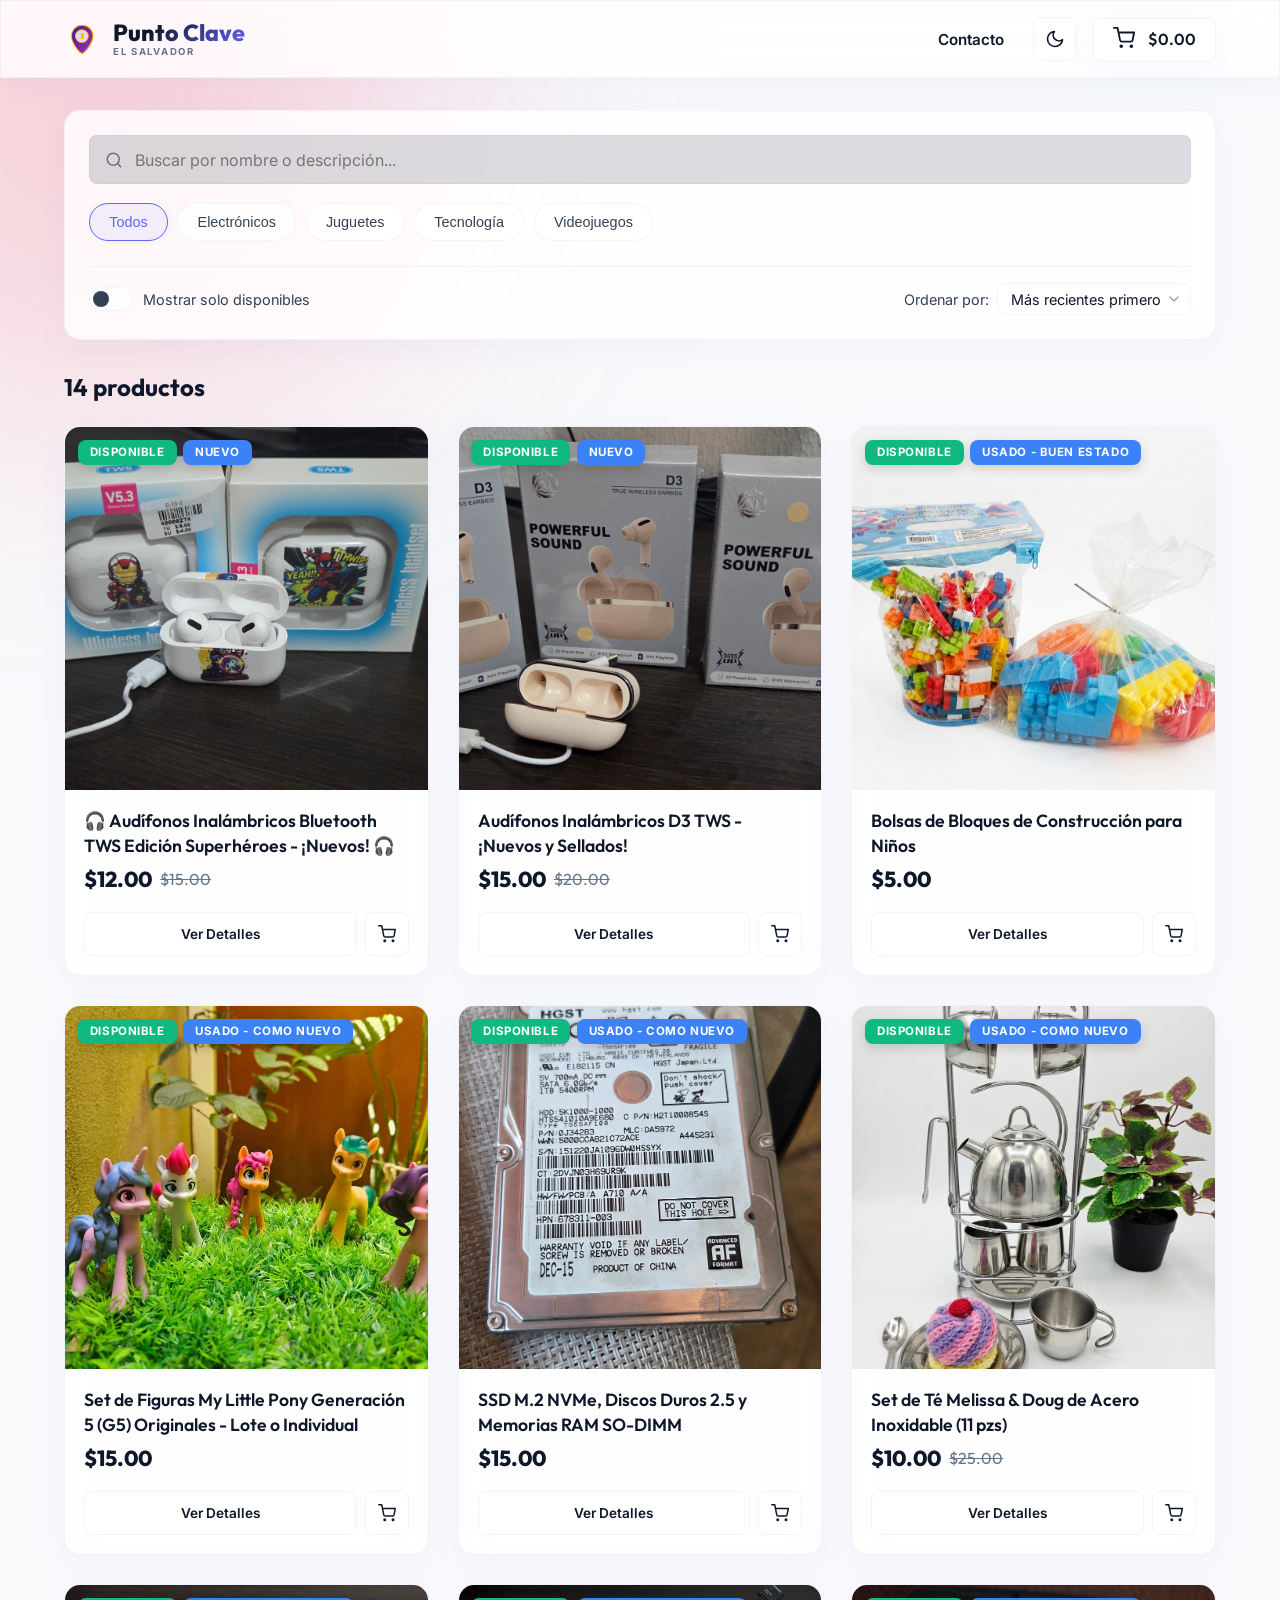
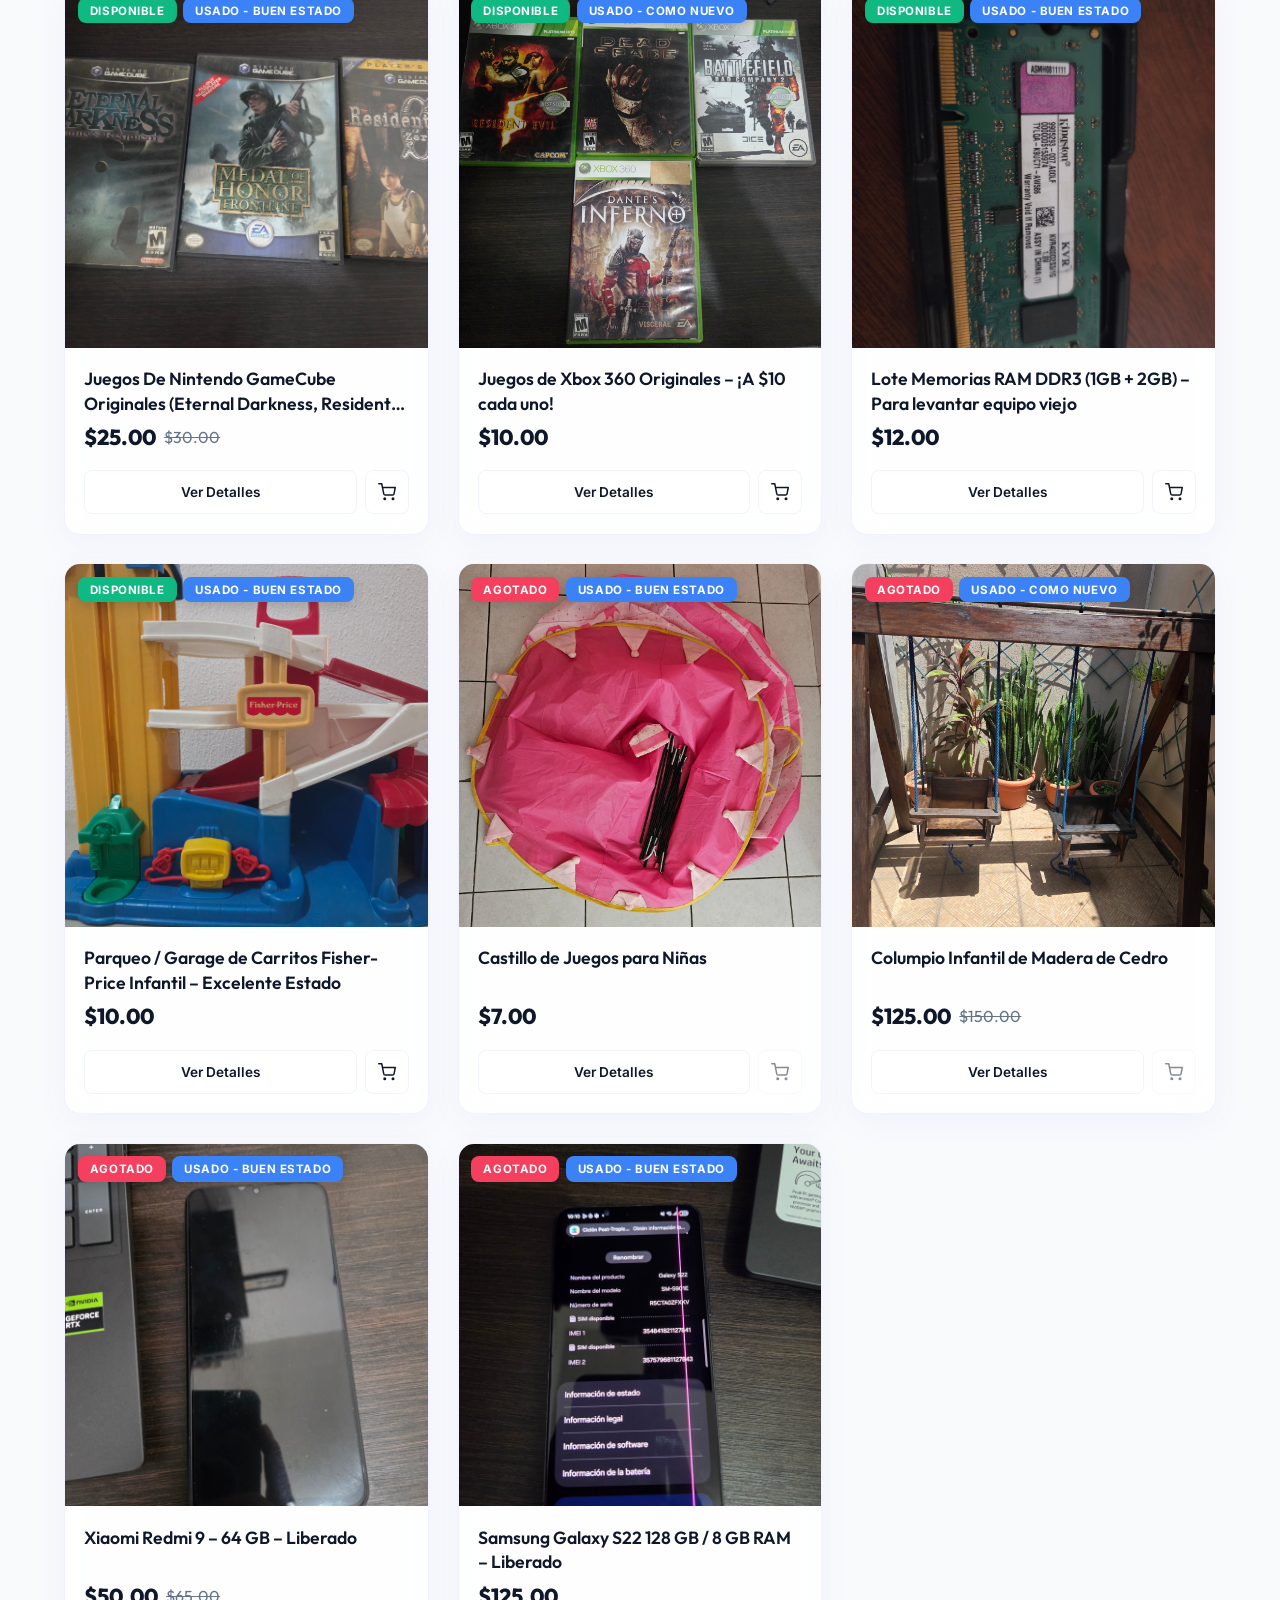
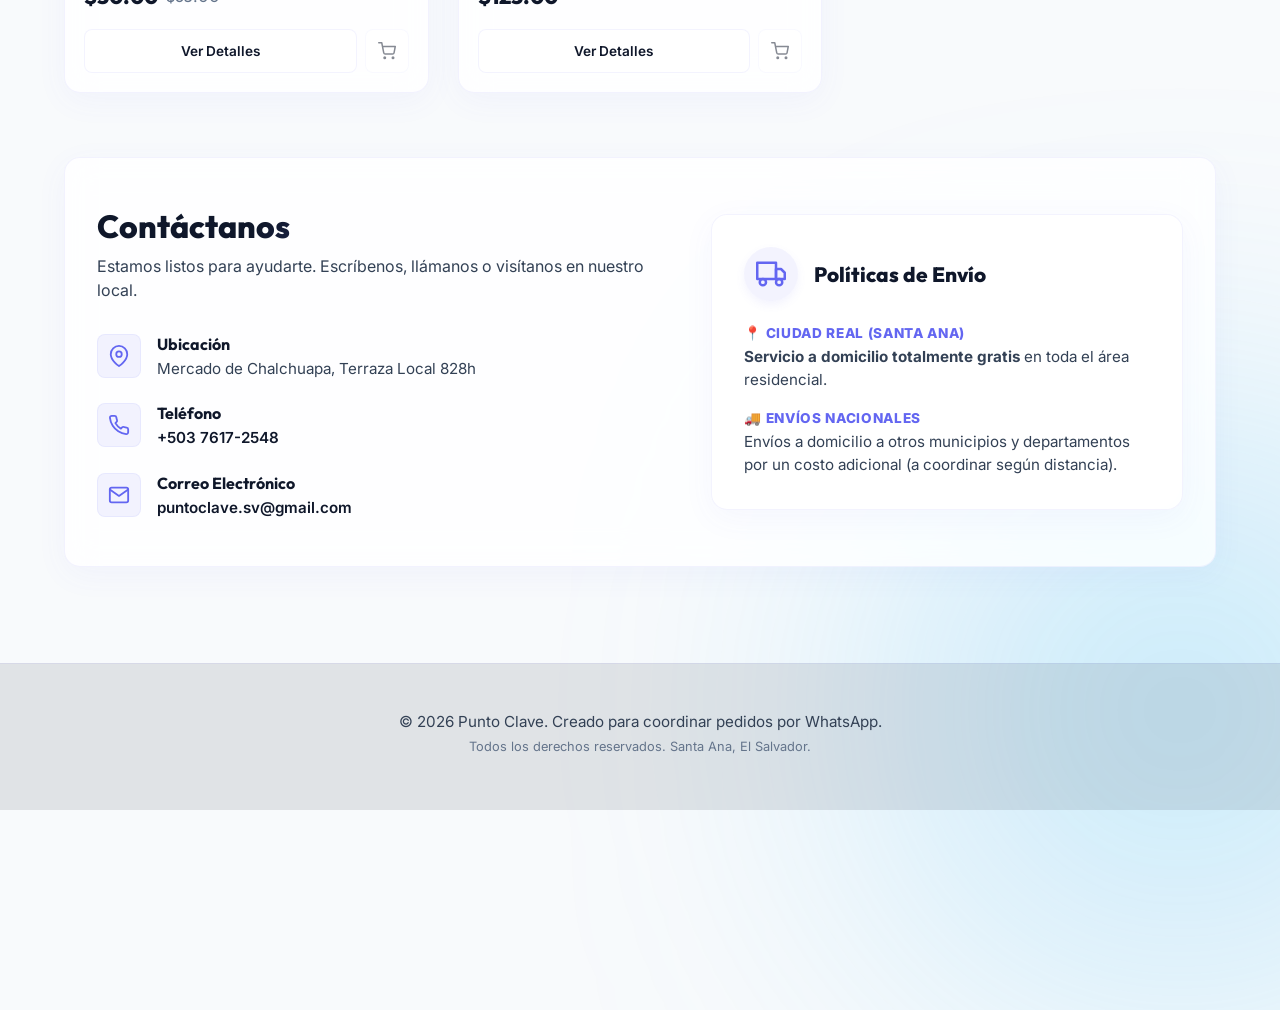
==== index.html @ 156b86ab "Actualizacion automatica del catalogo de la tienda" ====
<!DOCTYPE html>
<html lang="es">
<head>
    <meta charset="UTF-8">
    <meta name="viewport" content="width=device-width, initial-scale=1.0">
    <meta name="description" content="Catálogo online de productos en Punto Clave. Compra fácil y rápido coordinando directamente por WhatsApp.">
    
    <!-- Open Graph / Meta Tags para compartir en WhatsApp y Redes Sociales -->
    <meta property="og:type" content="website">
    <meta property="og:title" content="Punto Clave - Tienda Online">
    <meta property="og:description" content="Catálogo online de productos en Punto Clave. Compra fácil y rápido coordinando directamente por WhatsApp.">
    <!-- Nota: WhatsApp requiere ruta absoluta una vez en internet, ej. https://tuusuario.github.io/repo/tienda/thumbnail.png -->
    <meta property="og:image" content="thumbnail.png">
    
    <title>Punto Clave - Tienda Online</title>
    <!-- Google Fonts: Outfit & Inter -->
    <link rel="preconnect" href="https://fonts.googleapis.com">
    <link rel="preconnect" href="https://fonts.gstatic.com" crossorigin>
    <link href="https://fonts.googleapis.com/css2?family=Inter:wght@300;400;500;600;700&family=Outfit:wght@400;500;600;700;800&display=swap" rel="stylesheet">
    <!-- Estilos -->
    <link rel="stylesheet" href="style.css">
</head>
<body class="light-theme">
    <!-- Fondo decorativo con gradientes suaves de luz -->
    <div class="glow-bg glow-1"></div>
    <div class="glow-bg glow-2"></div>

    <!-- Encabezado / Barra de Navegación -->
    <header class="main-header glass-effect">
        <div class="header-container">
            <div class="logo-area">
                <svg class="store-logo" viewBox="0 0 100 100" width="36" height="36" fill="none" xmlns="http://www.w3.org/2000/svg">
                    <defs>
                        <linearGradient id="purple-logo-grad" x1="0%" y1="0%" x2="100%" y2="100%">
                            <stop offset="0%" stop-color="#4e1b80" />
                            <stop offset="50%" stop-color="#732599" />
                            <stop offset="100%" stop-color="#9535bf" />
                        </linearGradient>
                        <linearGradient id="gold-logo-grad" x1="0%" y1="0%" x2="100%" y2="0%">
                            <stop offset="0%" stop-color="#ffd54f" />
                            <stop offset="50%" stop-color="#ffb300" />
                            <stop offset="100%" stop-color="#ff8f00" />
                        </linearGradient>
                    </defs>
                    <path d="M50 90C43.5 90 20 61.5 20 42C20 25.4 33.4 12 50 12C66.6 12 80 25.4 80 42C80 61.5 56.5 90 50 90Z" fill="url(#purple-logo-grad)" stroke="url(#gold-logo-grad)" stroke-width="3" stroke-linejoin="round"/>
                    <circle cx="50" cy="42" r="18" fill="var(--glass-bg)" stroke="url(#gold-logo-grad)" stroke-width="2"/>
                    <path d="M41 30V56" stroke="url(#gold-logo-grad)" stroke-width="4" stroke-linecap="round"/>
                    <circle cx="50" cy="38" r="4.5" fill="url(#gold-logo-grad)" />
                    <polygon points="47.5 40 52.5 40 54.5 50 45.5 50" fill="url(#gold-logo-grad)" />
                </svg>
                <div class="logo-text">
                    <h1 id="store-title" class="store-name">Cargando...</h1>
                    <span class="store-subtitle">EL SALVADOR</span>
                </div>
            </div>
            
            <div class="header-actions">
                <!-- Enlace de Contacto -->
                <a href="#contacto" class="contact-header-link">Contacto</a>
                <!-- Selector de Tema -->
                <button id="theme-toggle" class="icon-btn" aria-label="Cambiar tema">
                    <svg class="sun-icon" viewBox="0 0 24 24" width="20" height="20" fill="none" stroke="currentColor" stroke-width="2" stroke-linecap="round" stroke-linejoin="round"><circle cx="12" cy="12" r="5"></circle><line x1="12" y1="1" x2="12" y3="3"></line><line x1="12" y1="21" x2="12" y2="23"></line><line x1="4.22" y1="4.22" x2="5.64" y2="5.64"></line><line x1="18.36" y1="18.36" x2="19.78" y2="19.78"></line><line x1="1" y1="12" x2="3" y2="12"></line><line x1="21" y1="12" x2="23" y2="12"></line><line x1="4.22" y1="19.78" x2="5.64" y2="18.36"></line><line x1="18.36" y1="5.64" x2="19.78" y2="4.22"></line></svg>
                    <svg class="moon-icon" viewBox="0 0 24 24" width="20" height="20" fill="none" stroke="currentColor" stroke-width="2" stroke-linecap="round" stroke-linejoin="round" style="display: none;"><path d="M21 12.79A9 9 0 1 1 11.21 3 7 7 0 0 0 21 12.79z"></path></svg>
                </button>
                
                <!-- Botón Carrito Flotante Cabecera -->
                <button id="cart-toggle" class="cart-btn glass-effect" aria-label="Ver carrito">
                    <div class="cart-icon-wrapper">
                        <svg viewBox="0 0 24 24" width="22" height="22" fill="none" stroke="currentColor" stroke-width="2" stroke-linecap="round" stroke-linejoin="round"><circle cx="9" cy="21" r="1"></circle><circle cx="20" cy="21" r="1"></circle><path d="M1 1h4l2.68 13.39a2 2 0 0 0 2 1.61h9.72a2 2 0 0 0 2-1.61L23 6H6"></path></svg>
                        <span id="cart-badge" class="cart-badge">0</span>
                    </div>
                    <span class="cart-total-header">$0.00</span>
                </button>
            </div>
        </div>
    </header>

    <!-- Contenido Principal -->
    <main class="main-content">
        <!-- Panel de Búsqueda y Filtros -->
        <section class="filter-section glass-effect" id="filters-container">
            <div class="search-box">
                <svg class="search-icon" viewBox="0 0 24 24" width="18" height="18" fill="none" stroke="currentColor" stroke-width="2" stroke-linecap="round" stroke-linejoin="round"><circle cx="11" cy="11" r="8"></circle><line x1="21" y1="21" x2="16.65" y2="16.65"></line></svg>
                <input type="text" id="search-input" placeholder="Buscar por nombre o descripción..." aria-label="Buscar productos">
                <button id="clear-search" class="clear-btn" style="display: none;" aria-label="Limpiar búsqueda">✕</button>
            </div>

            <!-- Categorías (Renderizado dinámico) -->
            <div class="categories-wrapper">
                <div class="categories-scroll" id="categories-container">
                    <!-- Se inyectarán dinámicamente aquí -->
                </div>
            </div>

            <!-- Filtros secundarios -->
            <div class="secondary-filters">
                <div class="checkbox-filter">
                    <label class="switch-container">
                        <input type="checkbox" id="stock-filter">
                        <span class="switch-slider"></span>
                    </label>
                    <span class="filter-label">Mostrar solo disponibles</span>
                </div>
                <div class="sort-filter">
                    <label for="sort-select">Ordenar por:</label>
                    <select id="sort-select" class="glass-select">
                        <option value="default">Más recientes primero</option>
                        <option value="price-asc">Menor precio primero</option>
                        <option value="price-desc">Mayor precio primero</option>
                        <option value="name-asc">Nombre A-Z</option>
                    </select>
                </div>
            </div>
        </section>

        <!-- Listado de Productos -->
        <section class="products-section">
            <div class="section-header">
                <h2 id="results-count" class="section-title">Todos los productos</h2>
            </div>
            
            <div id="products-grid" class="products-grid">
                <!-- Los productos se inyectarán aquí dinámicamente -->
                <div class="loading-state">
                    <div class="spinner"></div>
                    <p>Cargando productos...</p>
                </div>
            </div>
        </section>

        <!-- Sección de Contacto -->
        <section id="contacto" class="contact-section glass-effect">
            <div class="contact-grid">
                <!-- Columna de Información -->
                <div class="contact-info-col">
                    <h2 class="contact-title">Contáctanos</h2>
                    <p class="contact-subtitle">Estamos listos para ayudarte. Escríbenos, llámanos o visítanos en nuestro local.</p>
                    
                    <div class="contact-details">
                        <!-- Ubicación -->
                        <div class="contact-item">
                            <div class="contact-item-icon">
                                <svg viewBox="0 0 24 24" width="22" height="22" fill="none" stroke="currentColor" stroke-width="2" stroke-linecap="round" stroke-linejoin="round"><path d="M21 10c0 7-9 13-9 13s-9-6-9-13a9 9 0 0 1 18 0z"></path><circle cx="12" cy="10" r="3"></circle></svg>
                            </div>
                            <div class="contact-item-text">
                                <h4>Ubicación</h4>
                                <p>Mercado de Chalchuapa, Terraza Local 828h</p>
                            </div>
                        </div>

                        <!-- Teléfono -->
                        <div class="contact-item">
                            <div class="contact-item-icon">
                                <svg viewBox="0 0 24 24" width="22" height="22" fill="none" stroke="currentColor" stroke-width="2" stroke-linecap="round" stroke-linejoin="round"><path d="M22 16.92v3a2 2 0 0 1-2.18 2 19.79 19.79 0 0 1-8.63-3.07 19.5 19.5 0 0 1-6-6 19.79 19.79 0 0 1-3.07-8.67A2 2 0 0 1 4.11 2h3a2 2 0 0 1 2 1.72 12.84 12.84 0 0 0 .7 2.81 2 2 0 0 1-.45 2.11L8.09 9.91a16 16 0 0 0 6 6l1.27-1.27a2 2 0 0 1 2.11-.45 12.84 12.84 0 0 0 2.81.7A2 2 0 0 1 22 16.92z"></path></svg>
                            </div>
                            <div class="contact-item-text">
                                <h4>Teléfono</h4>
                                <p><a href="tel:+50376172548" class="contact-link">+503 7617-2548</a></p>
                            </div>
                        </div>

                        <!-- Correo Electrónico -->
                        <div class="contact-item">
                            <div class="contact-item-icon">
                                <svg viewBox="0 0 24 24" width="22" height="22" fill="none" stroke="currentColor" stroke-width="2" stroke-linecap="round" stroke-linejoin="round"><path d="M4 4h16c1.1 0 2 .9 2 2v12c0 1.1-.9 2-2 2H4c-1.1 0-2-.9-2-2V6c0-1.1.9-2 2-2z"></path><polyline points="22,6 12,13 2,6"></polyline></svg>
                            </div>
                            <div class="contact-item-text">
                                <h4>Correo Electrónico</h4>
                                <p><a href="mailto:puntoclave.sv@gmail.com" class="contact-link">puntoclave.sv@gmail.com</a></p>
                            </div>
                        </div>
                    </div>
                </div>

                <!-- Columna de Envíos -->
                <div class="contact-shipping-col">
                    <div class="shipping-card glass-effect">
                        <div class="shipping-header">
                            <div class="shipping-icon-bg">
                                <svg viewBox="0 0 24 24" width="30" height="30" fill="none" stroke="currentColor" stroke-width="2" stroke-linecap="round" stroke-linejoin="round"><rect x="1" y="3" width="15" height="13"></rect><polygon points="16 8 20 8 23 11 23 16 16 16 16 8"></polygon><circle cx="5.5" cy="18.5" r="2.5"></circle><circle cx="18.5" cy="18.5" r="2.5"></circle></svg>
                            </div>
                            <h3 class="shipping-title">Políticas de Envío</h3>
                        </div>
                        <ul class="shipping-list">
                            <li>
                                <span class="shipping-highlight">📍 Ciudad Real (Santa Ana)</span>
                                <p><strong>Servicio a domicilio totalmente gratis</strong> en toda el área residencial.</p>
                            </li>
                            <li>
                                <span class="shipping-highlight">🚚 Envíos Nacionales</span>
                                <p>Envíos a domicilio a otros municipios y departamentos por un costo adicional (a coordinar según distancia).</p>
                            </li>
                        </ul>
                    </div>
                </div>
            </div>
        </section>
    </main>

    <!-- Modal de Detalle de Producto -->
    <div id="product-modal" class="modal-overlay" aria-hidden="true" style="display: none;">
        <div class="modal-container glass-effect">
            <button id="modal-close" class="modal-close-btn" aria-label="Cerrar modal">✕</button>
            
            <div class="modal-content">
                <!-- Columna de Imágenes -->
                <div class="modal-gallery">
                    <div class="slider-wrapper">
                        <div id="modal-slider" class="image-slider">
                            <!-- Imágenes cargadas dinámicamente -->
                        </div>
                        <button id="prev-img" class="slider-btn prev" aria-label="Imagen anterior">&#10094;</button>
                        <button id="next-img" class="slider-btn next" aria-label="Siguiente imagen">&#10095;</button>
                    </div>
                    <!-- Puntos del slider -->
                    <div id="slider-dots" class="slider-dots"></div>
                </div>

                <!-- Columna de Detalles -->
                <div class="modal-info">
                    <div class="tags-row">
                        <span id="modal-category" class="badge badge-category">Categoría</span>
                        <span id="modal-condition" class="badge badge-condition">Condición</span>
                        <span id="modal-availability" class="badge">Estado</span>
                    </div>

                    <h2 id="modal-title" class="product-modal-title">Título del Producto</h2>
                    
                    <div class="price-row">
                        <span id="modal-price" class="product-modal-price">$0.00</span>
                        <span id="modal-original-price" class="product-modal-original-price">$0.00</span>
                    </div>

                    <div class="description-container">
                        <h3>Descripción</h3>
                        <p id="modal-description" class="product-modal-description">Cargando...</p>
                    </div>

                    <div class="modal-actions">
                        <button id="modal-add-to-cart" class="btn btn-primary btn-grow">
                            <svg viewBox="0 0 24 24" width="20" height="20" fill="none" stroke="currentColor" stroke-width="2" stroke-linecap="round" stroke-linejoin="round"><circle cx="9" cy="21" r="1"></circle><circle cx="20" cy="21" r="1"></circle><path d="M1 1h4l2.68 13.39a2 2 0 0 0 2 1.61h9.72a2 2 0 0 0 2-1.61L23 6H6"></path></svg>
                            <span>Añadir al carrito</span>
                        </button>
                        <button id="modal-whatsapp-direct" class="btn btn-whatsapp">
                            <svg viewBox="0 0 24 24" width="20" height="20" fill="currentColor"><path d="M.057 24l1.687-6.163c-1.041-1.804-1.588-3.849-1.587-5.946C.06 5.348 5.397.01 12.008.01c3.202.001 6.212 1.246 8.477 3.514 2.266 2.268 3.507 5.28 3.505 8.484-.004 6.657-5.34 11.997-11.953 11.997-2.005-.001-3.973-.502-5.717-1.458L0 24zm6.59-4.846c1.6.95 3.188 1.449 4.825 1.451 5.436 0 9.86-4.42 9.864-9.852.002-2.631-1.019-5.105-2.876-6.964C16.583 1.93 14.113.91 11.487.91c-5.442 0-9.866 4.418-9.87 9.852 0 1.714.455 3.39 1.317 4.877L1.93 21.085l5.854-1.53c-.56-.322-1.123-.646-1.137-.661zm13.155-8.232c-.302-.151-1.791-.884-2.067-.984-.277-.101-.478-.151-.68.151-.202.302-.782.984-.959 1.185-.176.202-.352.226-.654.076-.301-.15-1.272-.469-2.423-1.496-.895-.798-1.5-1.783-1.676-2.084-.176-.302-.019-.465.132-.614.135-.134.302-.352.453-.528.151-.176.202-.302.302-.503.101-.202.05-.377-.025-.528-.076-.151-.68-1.637-.932-2.24-.247-.591-.497-.512-.68-.521-.176-.008-.377-.01-.578-.01-.201 0-.528.075-.804.377-.277.302-1.057 1.03-1.057 2.512 0 1.482 1.081 2.915 1.231 3.117.151.202 2.129 3.251 5.158 4.561.72.312 1.282.499 1.72.639.723.23 1.381.197 1.901.12.579-.086 1.791-.733 2.042-1.442.252-.709.252-1.316.176-1.442-.075-.127-.276-.201-.578-.352z"/></svg>
                            <span>Preguntar</span>
                        </button>
                    </div>
                </div>
            </div>
        </div>
    </div>

    <!-- Cajón lateral del Carrito (Drawer) -->
    <div id="cart-drawer" class="cart-drawer-overlay" style="display: none;">
        <div class="cart-drawer glass-effect">
            <div class="cart-drawer-header">
                <h3>Tu Pedido</h3>
                <button id="cart-close" class="close-drawer-btn" aria-label="Cerrar carrito">✕</button>
            </div>

            <!-- Listado de items en el carrito -->
            <div id="cart-items" class="cart-drawer-items">
                <!-- Se inyectarán dinámicamente -->
                <div class="empty-cart-state">
                    <svg viewBox="0 0 24 24" width="48" height="48" fill="none" stroke="currentColor" stroke-width="1.5" stroke-linecap="round" stroke-linejoin="round"><circle cx="9" cy="21" r="1"></circle><circle cx="20" cy="21" r="1"></circle><path d="M1 1h4l2.68 13.39a2 2 0 0 0 2 1.61h9.72a2 2 0 0 0 2-1.61L23 6H6"></path></svg>
                    <p>Tu carrito está vacío</p>
                    <button id="start-shopping" class="btn btn-secondary btn-sm">Explorar catálogo</button>
                </div>
            </div>

            <!-- Resumen y Checkout -->
            <div class="cart-drawer-footer">
                <div class="cart-summary-row">
                    <span>Subtotal:</span>
                    <span id="cart-subtotal">$0.00</span>
                </div>
                <div class="cart-summary-row total">
                    <span>Total del Pedido:</span>
                    <span id="cart-total-footer">$0.00</span>
                </div>
                <p class="whatsapp-note">✓ Al enviar el pedido se abrirá WhatsApp con el listado detallado para que coordines el pago y la entrega.</p>
                <button id="cart-checkout" class="btn btn-whatsapp btn-full btn-grow">
                    <svg viewBox="0 0 24 24" width="20" height="20" fill="currentColor"><path d="M.057 24l1.687-6.163c-1.041-1.804-1.588-3.849-1.587-5.946C.06 5.348 5.397.01 12.008.01c3.202.001 6.212 1.246 8.477 3.514 2.266 2.268 3.507 5.28 3.505 8.484-.004 6.657-5.34 11.997-11.953 11.997-2.005-.001-3.973-.502-5.717-1.458L0 24zm6.59-4.846c1.6.95 3.188 1.449 4.825 1.451 5.436 0 9.86-4.42 9.864-9.852.002-2.631-1.019-5.105-2.876-6.964C16.583 1.93 14.113.91 11.487.91c-5.442 0-9.866 4.418-9.87 9.852 0 1.714.455 3.39 1.317 4.877L1.93 21.085l5.854-1.53c-.56-.322-1.123-.646-1.137-.661zm13.155-8.232c-.302-.151-1.791-.884-2.067-.984-.277-.101-.478-.151-.68.151-.202.302-.782.984-.959 1.185-.176.202-.352.226-.654.076-.301-.15-1.272-.469-2.423-1.496-.895-.798-1.5-1.783-1.676-2.084-.176-.302-.019-.465.132-.614.135-.134.302-.352.453-.528.151-.176.202-.302.302-.503.101-.202.05-.377-.025-.528-.076-.151-.68-1.637-.932-2.24-.247-.591-.497-.512-.68-.521-.176-.008-.377-.01-.578-.01-.201 0-.528.075-.804.377-.277.302-1.057 1.03-1.057 2.512 0 1.482 1.081 2.915 1.231 3.117.151.202 2.129 3.251 5.158 4.561.72.312 1.282.499 1.72.639.723.23 1.381.197 1.901.12.579-.086 1.791-.733 2.042-1.442.252-.709.252-1.316.176-1.442-.075-.127-.276-.201-.578-.352z"/></svg>
                    <span>Enviar Pedido a WhatsApp</span>
                </button>
            </div>
        </div>
    </div>

    <!-- Notificación Toast flotante -->
    <div id="toast" class="toast-notification" style="display: none;">
        <span id="toast-message">Producto añadido al carrito</span>
    </div>

    <!-- Footer -->
    <footer class="main-footer">
        <p>&copy; <span id="footer-year"></span> <span id="footer-store-name">Punto Clave</span>. Creado para coordinar pedidos por WhatsApp.</p>
        <p class="footer-meta">Todos los derechos reservados. Santa Ana, El Salvador.</p>
    </footer>

    <!-- Cargar base de datos e interactividad -->
    <script src="products.js"></script>
    <script src="app.js"></script>
</body>
</html>
---- style.css ----
/* --- SISTEMA DE DISEÑO & VARIABLES --- */
:root {
    /* Transiciones */
    --transition-smooth: all 0.3s cubic-bezier(0.4, 0, 0.2, 1);
    --transition-bounce: all 0.5s cubic-bezier(0.175, 0.885, 0.32, 1.275);
    
    /* Radios */
    --radius-sm: 8px;
    --radius-md: 16px;
    --radius-lg: 24px;
    --radius-full: 9999px;
}

/* Modo Oscuro (Predeterminado) */
.dark-theme {
    --bg-primary: #0f172a;
    --bg-secondary: #1e293b;
    --glass-bg: rgba(30, 41, 59, 0.6);
    --glass-border: rgba(255, 255, 255, 0.08);
    --glass-highlight: rgba(255, 255, 255, 0.03);
    
    --text-primary: #f8fafc;
    --text-secondary: #94a3b8;
    --text-muted: #64748b;
    
    --accent: #10b981; /* Esmeralda para WhatsApp */
    --accent-hover: #059669;
    --accent-glow: rgba(16, 185, 129, 0.3);
    --accent-light: rgba(16, 185, 129, 0.15);
    
    --danger: #ef4444; /* Rojo para Agotado */
    --danger-light: rgba(239, 68, 68, 0.15);
    
    --info: #0ea5e9; /* Azul para condiciones de producto */
    --info-light: rgba(14, 165, 233, 0.15);
    
    --card-shadow: rgba(0, 0, 0, 0.3);
    --glow-color-1: rgba(16, 185, 129, 0.12);
    --glow-color-2: rgba(59, 130, 246, 0.12);
    
    --input-focus: rgba(16, 185, 129, 0.3);
}

/* Modo Claro (Muy alegre, cálido y premium) */
.light-theme {
    --bg-primary: #f8fafc;
    --bg-secondary: #ffffff;
    --glass-bg: rgba(255, 255, 255, 0.82);
    --glass-border: rgba(99, 102, 241, 0.08);
    --glass-highlight: rgba(255, 255, 255, 0.95);
    
    --text-primary: #0f172a;
    --text-secondary: #334155;
    --text-muted: #64748b;
    
    --accent: #6366f1; /* Indigo alegre */
    --accent-hover: #4f46e5;
    --accent-glow: rgba(99, 102, 241, 0.2);
    --accent-light: rgba(99, 102, 241, 0.08);
    
    --danger: #f43f5e; /* Rosa coral cálido */
    --danger-light: rgba(244, 63, 94, 0.12);
    
    --info: #0ea5e9; /* Celeste cielo */
    --info-light: rgba(14, 165, 233, 0.12);
    
    --card-shadow: rgba(99, 102, 241, 0.05);
    --glow-color-1: rgba(244, 63, 94, 0.25);  /* Coral cálido */
    --glow-color-2: rgba(56, 189, 248, 0.25); /* Celeste cielo */
    
    --input-focus: rgba(99, 102, 241, 0.25);
}

/* --- ESTILOS GENERALES Y LAYOUT --- */
* {
    margin: 0;
    padding: 0;
    box-sizing: border-box;
}

body {
    font-family: 'Inter', sans-serif;
    background-color: var(--bg-primary);
    color: var(--text-primary);
    min-height: 100vh;
    display: flex;
    flex-direction: column;
    overflow-x: hidden;
    transition: background-color 0.4s ease, color 0.4s ease;
    position: relative;
}

h1, h2, h3, h4, .store-badge {
    font-family: 'Outfit', sans-serif;
    font-weight: 700;
}

/* Fondo dinámico con orbes brillantes */
.glow-bg {
    position: absolute;
    width: 600px;
    height: 600px;
    border-radius: 50%;
    filter: blur(140px);
    z-index: -1;
    pointer-events: none;
    transition: var(--transition-smooth);
}

.glow-1 {
    background: var(--glow-color-1);
    top: -200px;
    left: -200px;
}

.glow-2 {
    background: var(--glow-color-2);
    bottom: -200px;
    right: -200px;
}

/* Efecto Vidrio Esmerilado (Glassmorphism) */
.glass-effect {
    background: var(--glass-bg);
    backdrop-filter: blur(16px) saturate(180%);
    -webkit-backdrop-filter: blur(16px) saturate(180%);
    border: 1px solid var(--glass-border);
    box-shadow: 0 8px 32px 0 var(--card-shadow);
}

/* --- HEADER --- */
.main-header {
    position: sticky;
    top: 0;
    z-index: 100;
    width: 100%;
    backdrop-filter: blur(20px) saturate(180%);
    -webkit-backdrop-filter: blur(20px) saturate(180%);
    border-bottom: 1px solid var(--glass-border);
}

.header-container {
    max-width: 1200px;
    margin: 0 auto;
    padding: 1rem 1.5rem;
    display: flex;
    justify-content: space-between;
    align-items: center;
}

.logo-area {
    display: flex;
    align-items: center;
    gap: 0.8rem;
}

.store-logo {
    flex-shrink: 0;
    transition: var(--transition-bounce);
}

.logo-area:hover .store-logo {
    transform: rotate(-10deg) scale(1.15);
}

.logo-text {
    display: flex;
    flex-direction: column;
    align-items: flex-start;
    line-height: 1.1;
}

.store-name {
    font-size: 1.45rem;
    font-weight: 800;
    background: linear-gradient(135deg, var(--text-primary) 30%, var(--accent) 100%);
    -webkit-background-clip: text;
    -webkit-text-fill-color: transparent;
    margin: 0;
}

.store-subtitle {
    font-size: 0.6rem;
    font-weight: 700;
    letter-spacing: 0.18em;
    color: var(--text-muted);
    text-transform: uppercase;
    margin-top: 0.1rem;
}

.header-actions {
    display: flex;
    align-items: center;
    gap: 1rem;
}

/* --- BOTONES --- */
.icon-btn {
    background: var(--glass-bg);
    border: 1px solid var(--glass-border);
    color: var(--text-primary);
    width: 44px;
    height: 44px;
    border-radius: var(--radius-sm);
    display: flex;
    align-items: center;
    justify-content: center;
    cursor: pointer;
    transition: var(--transition-bounce);
}

.icon-btn:hover {
    transform: scale(1.08);
    background: var(--glass-highlight);
    border-color: var(--text-secondary);
}

.cart-btn {
    border: 1px solid var(--glass-border);
    color: var(--text-primary);
    padding: 0.5rem 1.2rem;
    border-radius: var(--radius-sm);
    display: flex;
    align-items: center;
    gap: 0.8rem;
    cursor: pointer;
    font-weight: 600;
    transition: var(--transition-bounce);
}

.cart-btn:hover {
    transform: scale(1.03);
    border-color: var(--accent);
    box-shadow: 0 0 15px var(--accent-glow);
}

.cart-icon-wrapper {
    position: relative;
}

.cart-badge {
    position: absolute;
    top: -8px;
    right: -10px;
    background-color: var(--accent);
    color: white;
    font-size: 0.7rem;
    font-weight: 700;
    min-width: 18px;
    height: 18px;
    border-radius: var(--radius-full);
    display: flex;
    align-items: center;
    justify-content: center;
    padding: 0 4px;
    border: 2px solid var(--bg-primary);
}

.cart-total-header {
    font-family: 'Outfit', sans-serif;
    font-size: 1rem;
}

.btn {
    display: inline-flex;
    align-items: center;
    justify-content: center;
    gap: 0.5rem;
    padding: 0.75rem 1.5rem;
    font-family: 'Inter', sans-serif;
    font-weight: 600;
    font-size: 0.95rem;
    border-radius: var(--radius-sm);
    border: none;
    cursor: pointer;
    transition: var(--transition-bounce);
    width: auto;
}

.btn-sm {
    padding: 0.5rem 1rem;
    font-size: 0.85rem;
}

.btn-full {
    width: 100%;
}

.btn-grow:hover {
    transform: translateY(-2px);
}

.btn-grow:active {
    transform: translateY(0);
}

.btn-primary {
    background-color: var(--text-primary);
    color: var(--bg-primary);
}

.btn-primary:hover {
    background-color: var(--text-secondary);
    box-shadow: 0 4px 15px var(--card-shadow);
}

.btn-secondary {
    background-color: var(--glass-bg);
    border: 1px solid var(--glass-border);
    color: var(--text-primary);
}

.btn-secondary:hover {
    background-color: var(--glass-highlight);
    border-color: var(--text-secondary);
}

.btn-whatsapp {
    background-color: #10b981;
    color: #ffffff;
    box-shadow: 0 4px 12px rgba(16, 185, 129, 0.22);
}

.btn-whatsapp:hover {
    background-color: #059669;
    box-shadow: 0 6px 20px rgba(16, 185, 129, 0.35);
}

/* --- SECCIÓN DE FILTROS --- */
.main-content {
    max-width: 1200px;
    margin: 0 auto;
    padding: 2rem 1.5rem;
    flex-grow: 1;
    width: 100%;
}

.filter-section {
    padding: 1.5rem;
    border-radius: var(--radius-md);
    margin-bottom: 2rem;
    display: flex;
    flex-direction: column;
    gap: 1.2rem;
}

/* Buscador */
.search-box {
    position: relative;
    width: 100%;
    display: flex;
    align-items: center;
}

.search-icon {
    position: absolute;
    left: 1rem;
    color: var(--text-muted);
    pointer-events: none;
}

.search-box input {
    width: 100%;
    padding: 0.85rem 1rem 0.85rem 2.8rem;
    background-color: rgba(15, 23, 42, 0.15);
    border: 1px solid var(--glass-border);
    border-radius: var(--radius-sm);
    color: var(--text-primary);
    font-size: 1rem;
    font-family: inherit;
    transition: var(--transition-smooth);
}

.dark-theme .search-box input {
    background-color: rgba(0, 0, 0, 0.2);
}

.search-box input:focus {
    outline: none;
    border-color: var(--accent);
    box-shadow: 0 0 0 3px var(--input-focus);
}

.clear-btn {
    position: absolute;
    right: 1rem;
    background: none;
    border: none;
    color: var(--text-secondary);
    font-size: 1.1rem;
    cursor: pointer;
    padding: 0.2rem;
}

/* Categorías */
.categories-wrapper {
    width: 100%;
    overflow: hidden;
    position: relative;
}

.categories-scroll {
    display: flex;
    gap: 0.6rem;
    overflow-x: auto;
    padding-bottom: 0.4rem;
    scrollbar-width: none; /* Firefox */
}

.categories-scroll::-webkit-scrollbar {
    display: none; /* Chrome/Safari */
}

.category-tab {
    background-color: var(--glass-bg);
    border: 1px solid var(--glass-border);
    color: var(--text-secondary);
    padding: 0.6rem 1.2rem;
    border-radius: var(--radius-full);
    font-size: 0.9rem;
    font-weight: 500;
    cursor: pointer;
    white-space: nowrap;
    transition: var(--transition-smooth);
}

.category-tab:hover {
    color: var(--text-primary);
    border-color: var(--text-secondary);
}

.category-tab.active {
    background-color: var(--accent-light);
    color: var(--accent);
    border-color: var(--accent);
    box-shadow: 0 0 10px rgba(16, 185, 129, 0.1);
}

/* Filtros secundarios */
.secondary-filters {
    display: flex;
    flex-wrap: wrap;
    justify-content: space-between;
    align-items: center;
    gap: 1rem;
    border-top: 1px solid var(--glass-border);
    padding-top: 1rem;
}

.checkbox-filter {
    display: flex;
    align-items: center;
    gap: 0.6rem;
}

.filter-label {
    font-size: 0.9rem;
    color: var(--text-secondary);
    cursor: pointer;
}

/* Switch Toggle */
.switch-container {
    position: relative;
    display: inline-block;
    width: 44px;
    height: 24px;
}

.switch-container input {
    opacity: 0;
    width: 0;
    height: 0;
}

.switch-slider {
    position: absolute;
    cursor: pointer;
    top: 0;
    left: 0;
    right: 0;
    bottom: 0;
    background-color: var(--glass-bg);
    border: 1px solid var(--glass-border);
    transition: .3s;
    border-radius: 34px;
}

.switch-slider:before {
    position: absolute;
    content: "";
    height: 16px;
    width: 16px;
    left: 3px;
    bottom: 3px;
    background-color: var(--text-secondary);
    transition: .3s;
    border-radius: 50%;
}

.switch-container input:checked + .switch-slider {
    background-color: var(--accent-light);
    border-color: var(--accent);
}

.switch-container input:checked + .switch-slider:before {
    transform: translateX(20px);
    background-color: var(--accent);
}

/* Ordenamiento */
.sort-filter {
    display: flex;
    align-items: center;
    gap: 0.5rem;
    font-size: 0.9rem;
    color: var(--text-secondary);
}

.glass-select {
    background: var(--glass-bg);
    border: 1px solid var(--glass-border);
    color: var(--text-primary);
    padding: 0.4rem 1.8rem 0.4rem 0.8rem;
    border-radius: var(--radius-sm);
    font-family: inherit;
    font-size: 0.9rem;
    cursor: pointer;
    outline: none;
    -webkit-appearance: none;
    -moz-appearance: none;
    appearance: none;
    background-image: url("data:image/svg+xml;utf8,<svg fill='none' stroke='%2394a3b8' stroke-width='2' stroke-linecap='round' stroke-linejoin='round' viewBox='0 0 24 24' width='16' height='16' xmlns='http://www.w3.org/2000/svg'><polyline points='6 9 12 15 18 9'></polyline></svg>");
    background-repeat: no-repeat;
    background-position: right 8px center;
    transition: var(--transition-smooth);
}

.glass-select:focus {
    border-color: var(--accent);
}

/* --- CUADRÍCULA DE PRODUCTOS --- */
.section-header {
    margin-bottom: 1.5rem;
}

.section-title {
    font-size: 1.5rem;
    font-weight: 700;
    color: var(--text-primary);
}

.products-grid {
    display: grid;
    grid-template-columns: repeat(auto-fill, minmax(280px, 1fr));
    gap: 1.8rem;
}

/* Tarjeta de Producto */
.product-card {
    border-radius: var(--radius-md);
    overflow: hidden;
    display: flex;
    flex-direction: column;
    height: 100%;
    transition: var(--transition-smooth);
    position: relative;
}

.product-card:hover {
    transform: translateY(-6px);
    box-shadow: 0 12px 40px var(--card-shadow);
    border-color: var(--text-muted);
}

.product-card-link {
    cursor: pointer;
    display: flex;
    flex-direction: column;
    flex-grow: 1;
}

/* Imagen de Tarjeta */
.card-img-wrapper {
    position: relative;
    width: 100%;
    padding-top: 100%; /* Relación 1:1 Cuadrado */
    background-color: rgba(15, 23, 42, 0.05);
    overflow: hidden;
}

.card-img {
    position: absolute;
    top: 0;
    left: 0;
    width: 100%;
    height: 100%;
    object-fit: cover;
    transition: transform 0.6s cubic-bezier(0.165, 0.84, 0.44, 1);
}

.product-card:hover .card-img {
    transform: scale(1.08);
}

/* Badges flotantes */
.badge-container {
    position: absolute;
    top: 0.8rem;
    left: 0.8rem;
    right: 0.8rem;
    display: flex;
    flex-wrap: wrap;
    gap: 0.4rem;
    pointer-events: none;
    z-index: 2;
}

.badge {
    padding: 0.35rem 0.75rem;
    border-radius: var(--radius-sm);
    font-size: 0.72rem;
    font-weight: 700;
    text-transform: uppercase;
    letter-spacing: 0.05em;
    box-shadow: 0 4px 12px rgba(0, 0, 0, 0.15);
}

.badge-availability {
    background-color: #10b981; /* Verde esmeralda sólido */
    color: #ffffff !important;
    border: none;
}

.badge-availability.out-of-stock {
    background-color: #f43f5e; /* Coral rose sólido */
    color: #ffffff !important;
    border: none;
}

.badge-condition {
    background-color: #3b82f6; /* Azul brillante sólido */
    color: #ffffff !important;
    border: none;
}

.badge-category {
    background-color: #475569; /* Gris oscuro sólido */
    color: #ffffff !important;
    border: none;
}

/* Detalles de Tarjeta */
.card-info {
    padding: 1.2rem;
    display: flex;
    flex-direction: column;
    flex-grow: 1;
}

.product-title {
    font-size: 1.1rem;
    font-weight: 600;
    line-height: 1.4;
    margin-bottom: 0.5rem;
    color: var(--text-primary);
    /* Limitar a 2 líneas */
    display: -webkit-box;
    -webkit-line-clamp: 2;
    -webkit-box-orient: vertical;
    overflow: hidden;
    height: 3rem;
}

.price-container {
    display: flex;
    align-items: center;
    gap: 0.5rem;
    margin-top: auto;
    margin-bottom: 1rem;
}

.current-price {
    font-family: 'Outfit', sans-serif;
    font-size: 1.35rem;
    font-weight: 800;
    color: var(--text-primary);
}

.original-price {
    font-family: 'Outfit', sans-serif;
    font-size: 1rem;
    text-decoration: line-through;
    color: var(--text-muted);
}

.card-actions {
    display: grid;
    grid-template-columns: 1fr auto;
    gap: 0.5rem;
}

.cart-icon-btn {
    width: 44px;
    height: 44px;
    border-radius: var(--radius-sm);
    display: flex;
    align-items: center;
    justify-content: center;
    cursor: pointer;
    background-color: var(--glass-bg);
    border: 1px solid var(--glass-border);
    color: var(--text-primary);
    transition: var(--transition-bounce);
}

.cart-icon-btn:hover {
    background-color: var(--accent);
    color: white;
    border-color: var(--accent);
}

.cart-icon-btn.in-cart {
    background-color: var(--accent-light);
    color: var(--accent);
    border-color: var(--accent);
}

/* Estados Vacíos y Cargando */
.loading-state, .empty-state {
    grid-column: 1 / -1;
    display: flex;
    flex-direction: column;
    align-items: center;
    justify-content: center;
    padding: 5rem 2rem;
    text-align: center;
    color: var(--text-secondary);
}

.spinner {
    width: 40px;
    height: 40px;
    border: 4px solid var(--glass-border);
    border-top: 4px solid var(--accent);
    border-radius: 50%;
    animation: spin 1s linear infinite;
    margin-bottom: 1.5rem;
}

@keyframes spin {
    0% { transform: rotate(0deg); }
    100% { transform: rotate(360deg); }
}

.empty-state svg {
    margin-bottom: 1.5rem;
    color: var(--text-muted);
}

.empty-state h3 {
    font-size: 1.3rem;
    color: var(--text-primary);
    margin-bottom: 0.5rem;
}

.empty-state p {
    font-size: 0.95rem;
    max-width: 300px;
    margin-bottom: 1.5rem;
}

/* --- MODAL DETALLE DE PRODUCTO --- */
.modal-overlay {
    position: fixed;
    top: 0;
    left: 0;
    width: 100%;
    height: 100%;
    background-color: rgba(15, 23, 42, 0.7);
    backdrop-filter: blur(8px);
    z-index: 200;
    display: flex;
    align-items: center;
    justify-content: center;
    padding: 1rem;
    animation: fadeIn 0.25s ease-out;
}

@keyframes fadeIn {
    from { opacity: 0; }
    to { opacity: 1; }
}

.modal-container {
    width: 100%;
    max-width: 900px;
    max-height: 90vh;
    border-radius: var(--radius-lg);
    position: relative;
    overflow-y: auto;
    animation: slideUp 0.35s cubic-bezier(0.175, 0.885, 0.32, 1.15);
    scrollbar-width: thin;
}

@keyframes slideUp {
    from { transform: translateY(30px); opacity: 0; }
    to { transform: translateY(0); opacity: 1; }
}

.modal-close-btn {
    position: absolute;
    top: 1rem;
    right: 1rem;
    width: 36px;
    height: 36px;
    border-radius: var(--radius-full);
    background-color: var(--glass-bg);
    border: 1px solid var(--glass-border);
    color: var(--text-primary);
    font-size: 1.1rem;
    cursor: pointer;
    display: flex;
    align-items: center;
    justify-content: center;
    z-index: 10;
    transition: var(--transition-bounce);
}

.modal-close-btn:hover {
    background-color: var(--danger);
    color: white;
    border-color: var(--danger);
    transform: rotate(90deg);
}

.modal-content {
    display: grid;
    grid-template-columns: 1.1fr 1fr;
    height: 100%;
}

@media (max-width: 768px) {
    .modal-content {
        grid-template-columns: 1fr;
    }
}

/* Galería en Modal */
.modal-gallery {
    padding: 2rem;
    display: flex;
    flex-direction: column;
    justify-content: center;
    align-items: center;
    border-right: 1px solid var(--glass-border);
    background-color: rgba(15, 23, 42, 0.05);
}

@media (max-width: 768px) {
    .modal-gallery {
        border-right: none;
        border-bottom: 1px solid var(--glass-border);
        padding: 1.5rem 1.5rem 1rem 1.5rem;
    }
}

.slider-wrapper {
    position: relative;
    width: 100%;
    aspect-ratio: 1;
    border-radius: var(--radius-md);
    overflow: hidden;
    box-shadow: 0 4px 20px var(--card-shadow);
}

.image-slider {
    display: flex;
    width: 100%;
    height: 100%;
    transition: transform 0.4s cubic-bezier(0.25, 0.46, 0.45, 0.94);
}

.image-slider img {
    width: 100%;
    height: 100%;
    object-fit: cover;
    flex-shrink: 0;
}

.slider-btn {
    position: absolute;
    top: 50%;
    transform: translateY(-50%);
    width: 40px;
    height: 40px;
    border-radius: var(--radius-full);
    background-color: rgba(15, 23, 42, 0.6);
    backdrop-filter: blur(4px);
    border: 1px solid rgba(255, 255, 255, 0.1);
    color: white;
    font-size: 0.9rem;
    font-weight: bold;
    cursor: pointer;
    display: flex;
    align-items: center;
    justify-content: center;
    transition: var(--transition-bounce);
    z-index: 2;
}

.slider-btn:hover {
    background-color: var(--accent);
    border-color: var(--accent);
}

.slider-btn.prev {
    left: 10px;
}

.slider-btn.next {
    right: 10px;
}

.slider-dots {
    display: flex;
    gap: 0.5rem;
    margin-top: 1rem;
    justify-content: center;
    flex-wrap: wrap;
}

.dot {
    width: 8px;
    height: 8px;
    border-radius: var(--radius-full);
    background-color: var(--text-muted);
    cursor: pointer;
    transition: var(--transition-smooth);
}

.dot.active {
    background-color: var(--accent);
    width: 20px;
}

/* Info en Modal */
.modal-info {
    padding: 2rem;
    display: flex;
    flex-direction: column;
}

@media (max-width: 768px) {
    .modal-info {
        padding: 1.5rem;
    }
}

.tags-row {
    display: flex;
    flex-wrap: wrap;
    gap: 0.5rem;
    margin-bottom: 1rem;
}

.product-modal-title {
    font-size: 1.8rem;
    font-weight: 800;
    line-height: 1.3;
    margin-bottom: 0.8rem;
    color: var(--text-primary);
}

.product-modal-price {
    font-family: 'Outfit', sans-serif;
    font-size: 2rem;
    font-weight: 800;
    color: var(--text-primary);
}

.product-modal-original-price {
    font-family: 'Outfit', sans-serif;
    font-size: 1.3rem;
    text-decoration: line-through;
    color: var(--text-muted);
    margin-left: 0.8rem;
}

.description-container {
    margin: 1.5rem 0;
    border-top: 1px solid var(--glass-border);
    padding-top: 1.5rem;
}

.description-container h3 {
    font-size: 1rem;
    text-transform: uppercase;
    letter-spacing: 0.05em;
    color: var(--text-muted);
    margin-bottom: 0.6rem;
}

.product-modal-description {
    font-size: 1rem;
    line-height: 1.6;
    color: var(--text-secondary);
    white-space: pre-line;
}

.modal-actions {
    display: grid;
    grid-template-columns: 1.2fr 1fr;
    gap: 0.8rem;
    margin-top: auto;
    padding-top: 1rem;
}

@media (max-width: 480px) {
    .modal-actions {
        grid-template-columns: 1fr;
    }
}

@media (min-width: 769px) {
    .modal-container {
        height: 600px;
        max-height: 85vh;
        overflow-y: hidden;
        display: flex;
        flex-direction: column;
    }

    .modal-content {
        height: 100%;
        min-height: 0;
    }

    .modal-info {
        height: 100%;
        display: flex;
        flex-direction: column;
        overflow: hidden;
    }

    .description-container {
        flex-grow: 1;
        overflow-y: auto;
        padding-right: 0.8rem;
        margin: 1rem 0;
        padding-top: 1rem;
        scrollbar-width: thin;
    }
}

/* --- CARRO DE COMPRAS LATERAL (DRAWER) --- */
.cart-drawer-overlay {
    position: fixed;
    top: 0;
    left: 0;
    width: 100%;
    height: 100%;
    background-color: rgba(15, 23, 42, 0.6);
    backdrop-filter: blur(6px);
    z-index: 150;
    animation: fadeIn 0.2s ease-out;
}

.cart-drawer {
    position: absolute;
    top: 0;
    right: 0;
    width: 100%;
    max-width: 450px;
    height: 100%;
    box-shadow: -10px 0 30px rgba(0,0,0,0.3);
    z-index: 151;
    display: flex;
    flex-direction: column;
    animation: slideLeft 0.3s cubic-bezier(0.16, 1, 0.3, 1);
    border-left: 1px solid var(--glass-border);
}

@keyframes slideLeft {
    from { transform: translateX(100%); }
    to { transform: translateX(0); }
}

.cart-drawer-header {
    padding: 1.5rem;
    display: flex;
    justify-content: space-between;
    align-items: center;
    border-bottom: 1px solid var(--glass-border);
}

.cart-drawer-header h3 {
    font-size: 1.3rem;
}

.close-drawer-btn {
    background: none;
    border: none;
    font-size: 1.2rem;
    color: var(--text-secondary);
    cursor: pointer;
    width: 32px;
    height: 32px;
    border-radius: var(--radius-full);
    display: flex;
    align-items: center;
    justify-content: center;
    transition: var(--transition-smooth);
}

.close-drawer-btn:hover {
    background-color: var(--glass-border);
    color: var(--text-primary);
}

.cart-drawer-items {
    flex-grow: 1;
    overflow-y: auto;
    padding: 1.5rem;
    display: flex;
    flex-direction: column;
    gap: 1rem;
    scrollbar-width: thin;
}

/* Item de Carrito */
.cart-item {
    display: grid;
    grid-template-columns: 70px 1fr auto;
    gap: 1rem;
    padding-bottom: 1rem;
    border-bottom: 1px solid var(--glass-border);
    align-items: center;
}

.cart-item-img {
    width: 70px;
    height: 70px;
    border-radius: var(--radius-sm);
    object-fit: cover;
    background-color: rgba(15, 23, 42, 0.05);
}

.cart-item-info {
    display: flex;
    flex-direction: column;
}

.cart-item-title {
    font-size: 0.95rem;
    font-weight: 600;
    margin-bottom: 0.3rem;
    display: -webkit-box;
    -webkit-line-clamp: 1;
    -webkit-box-orient: vertical;
    overflow: hidden;
}

.cart-item-price {
    font-family: 'Outfit', sans-serif;
    font-size: 1.05rem;
    font-weight: 700;
    color: var(--accent);
}

.cart-item-controls {
    display: flex;
    align-items: center;
    gap: 0.6rem;
    background-color: rgba(15, 23, 42, 0.05);
    border: 1px solid var(--glass-border);
    border-radius: var(--radius-sm);
    padding: 0.2rem 0.5rem;
}

.qty-btn {
    background: none;
    border: none;
    color: var(--text-primary);
    font-size: 1.1rem;
    font-weight: bold;
    cursor: pointer;
    width: 20px;
    height: 20px;
    display: flex;
    align-items: center;
    justify-content: center;
}

.qty-val {
    font-size: 0.9rem;
    font-weight: 600;
    min-width: 16px;
    text-align: center;
}

.remove-item-btn {
    background: none;
    border: none;
    color: var(--text-muted);
    cursor: pointer;
    font-size: 0.9rem;
    padding: 0.2rem;
    transition: var(--transition-smooth);
}

.remove-item-btn:hover {
    color: var(--danger);
}

.empty-cart-state {
    display: flex;
    flex-direction: column;
    align-items: center;
    justify-content: center;
    padding: 4rem 1rem;
    text-align: center;
    color: var(--text-muted);
    height: 100%;
}

.empty-cart-state svg {
    margin-bottom: 1.2rem;
}

.empty-cart-state p {
    margin-bottom: 1.5rem;
    font-size: 0.95rem;
}

/* Footer de Carrito */
.cart-drawer-footer {
    padding: 1.5rem;
    border-top: 1px solid var(--glass-border);
    background-color: rgba(15, 23, 42, 0.02);
}

.cart-summary-row {
    display: flex;
    justify-content: space-between;
    margin-bottom: 0.8rem;
    font-size: 0.95rem;
    color: var(--text-secondary);
}

.cart-summary-row.total {
    border-top: 1px solid var(--glass-border);
    padding-top: 0.8rem;
    margin-bottom: 1.2rem;
    font-size: 1.2rem;
    font-weight: 700;
    color: var(--text-primary);
}

.cart-summary-row.total span:last-child {
    font-family: 'Outfit', sans-serif;
    color: var(--text-primary);
    font-size: 1.4rem;
}

.whatsapp-note {
    font-size: 0.75rem;
    color: var(--text-secondary);
    line-height: 1.4;
    margin-bottom: 1rem;
    text-align: center;
}

/* --- TOAST NOTIFICATION --- */
.toast-notification {
    position: fixed;
    bottom: 2rem;
    left: 50%;
    transform: translateX(-50%);
    background: rgba(16, 185, 129, 0.9);
    color: #ffffff;
    padding: 0.8rem 1.8rem;
    border-radius: var(--radius-full);
    font-weight: 600;
    font-size: 0.9rem;
    box-shadow: 0 4px 20px rgba(0,0,0,0.3);
    z-index: 300;
    backdrop-filter: blur(10px);
    animation: slideUpToast 0.3s cubic-bezier(0.175, 0.885, 0.32, 1.275);
}

@keyframes slideUpToast {
    from { bottom: 0; opacity: 0; }
    to { bottom: 2rem; opacity: 1; }
}

/* --- FOOTER --- */
.main-footer {
    width: 100%;
    padding: 3rem 1.5rem;
    text-align: center;
    border-top: 1px solid var(--glass-border);
    margin-top: 4rem;
    background-color: rgba(15, 23, 42, 0.1);
}

.main-footer p {
    font-size: 0.95rem;
    color: var(--text-secondary);
    margin-bottom: 0.5rem;
}

.footer-meta {
    font-size: 0.8rem !important;
    color: var(--text-muted) !important;
}

/* --- RESPONSIVIDAD GENERAL --- */
@media (max-width: 600px) {
    .main-header {
        position: sticky;
    }
    
    .header-container {
        padding: 0.8rem 1rem;
    }

    .store-name {
        font-size: 1.25rem;
    }

    .store-subtitle {
        font-size: 0.55rem;
        letter-spacing: 0.15em;
        margin-top: 0.05rem;
    }

    .contact-header-link {
        padding: 0.4rem 0.6rem;
        font-size: 0.85rem;
    }

    .cart-btn {
        padding: 0.4rem 0.8rem;
        gap: 0.5rem;
    }
    
    .cart-total-header {
        display: none;
    }

    .main-content {
        padding: 1rem 1rem;
    }

    .filter-section {
        padding: 1rem;
        gap: 1rem;
    }
    
    .secondary-filters {
        flex-direction: column;
        align-items: stretch;
        gap: 0.8rem;
    }

    .sort-filter {
        justify-content: space-between;
    }
    
    .products-grid {
        grid-template-columns: repeat(auto-fill, minmax(240px, 1fr));
        gap: 1.2rem;
    }
}

/* --- SECCIÓN DE CONTACTO & ENVÍOS --- */
.contact-section {
    margin-top: 4rem;
    padding: 3rem 2rem;
    border-radius: var(--radius-md);
    animation: fadeIn 0.5s ease-out;
}

.contact-grid {
    display: grid;
    grid-template-columns: 1.2fr 1fr;
    gap: 3rem;
}

.contact-info-col {
    display: flex;
    flex-direction: column;
}

.contact-title {
    font-size: 2rem;
    font-weight: 800;
    margin-bottom: 0.5rem;
    background: linear-gradient(135deg, var(--text-primary) 30%, var(--accent) 100%);
    -webkit-background-clip: text;
    -webkit-text-fill-color: transparent;
}

.contact-subtitle {
    font-size: 1rem;
    color: var(--text-secondary);
    margin-bottom: 2rem;
    line-height: 1.5;
}

.contact-details {
    display: flex;
    flex-direction: column;
    gap: 1.5rem;
}

.contact-item {
    display: flex;
    align-items: flex-start;
    gap: 1rem;
}

.contact-item-icon {
    width: 44px;
    height: 44px;
    border-radius: var(--radius-sm);
    background-color: var(--accent-light);
    border: 1px solid var(--glass-border);
    color: var(--accent);
    display: flex;
    align-items: center;
    justify-content: center;
    flex-shrink: 0;
    transition: var(--transition-bounce);
}

.contact-item:hover .contact-item-icon {
    transform: scale(1.08) rotate(-5deg);
    background-color: var(--accent);
    color: white;
    border-color: var(--accent);
}

.contact-item-text h4 {
    font-size: 1rem;
    font-weight: 700;
    margin-bottom: 0.25rem;
    color: var(--text-primary);
}

.contact-item-text p {
    font-size: 0.95rem;
    color: var(--text-secondary);
    line-height: 1.4;
}

.contact-link {
    color: var(--text-primary);
    text-decoration: none;
    font-weight: 600;
    transition: var(--transition-smooth);
}

.contact-link:hover {
    color: var(--accent);
}

/* Columna de Envíos */
.contact-shipping-col {
    display: flex;
    align-items: center;
    justify-content: center;
}

.shipping-card {
    width: 100%;
    padding: 2rem;
    border-radius: var(--radius-md);
    border: 1px solid var(--glass-border);
}

.shipping-header {
    display: flex;
    align-items: center;
    gap: 1rem;
    margin-bottom: 1.5rem;
}

.shipping-icon-bg {
    width: 54px;
    height: 54px;
    border-radius: var(--radius-full);
    background-color: var(--accent-light);
    color: var(--accent);
    display: flex;
    align-items: center;
    justify-content: center;
    box-shadow: 0 4px 10px rgba(99, 102, 241, 0.08);
}

.shipping-title {
    font-size: 1.3rem;
    font-weight: 800;
}

.shipping-list {
    list-style: none;
    display: flex;
    flex-direction: column;
    gap: 1.2rem;
}

.shipping-list li {
    display: flex;
    flex-direction: column;
    gap: 0.3rem;
}

.shipping-highlight {
    font-size: 0.85rem;
    font-weight: 800;
    text-transform: uppercase;
    letter-spacing: 0.05em;
    color: var(--accent);
}

.shipping-list p {
    font-size: 0.95rem;
    color: var(--text-secondary);
    line-height: 1.5;
}

/* Menú Cabecera Link */
.contact-header-link {
    color: var(--text-primary);
    text-decoration: none;
    font-weight: 600;
    font-size: 0.95rem;
    transition: var(--transition-smooth);
    border-radius: var(--radius-sm);
    padding: 0.5rem 0.8rem;
}

.contact-header-link:hover {
    color: var(--accent);
    background-color: var(--accent-light);
}

/* Responsividad para la sección de contacto */
@media (max-width: 768px) {
    .contact-grid {
        grid-template-columns: 1fr;
        gap: 2rem;
    }
    
    .contact-section {
        padding: 2rem 1.2rem;
        margin-top: 3rem;
    }
    
    .shipping-card {
        padding: 1.5rem;
    }
}
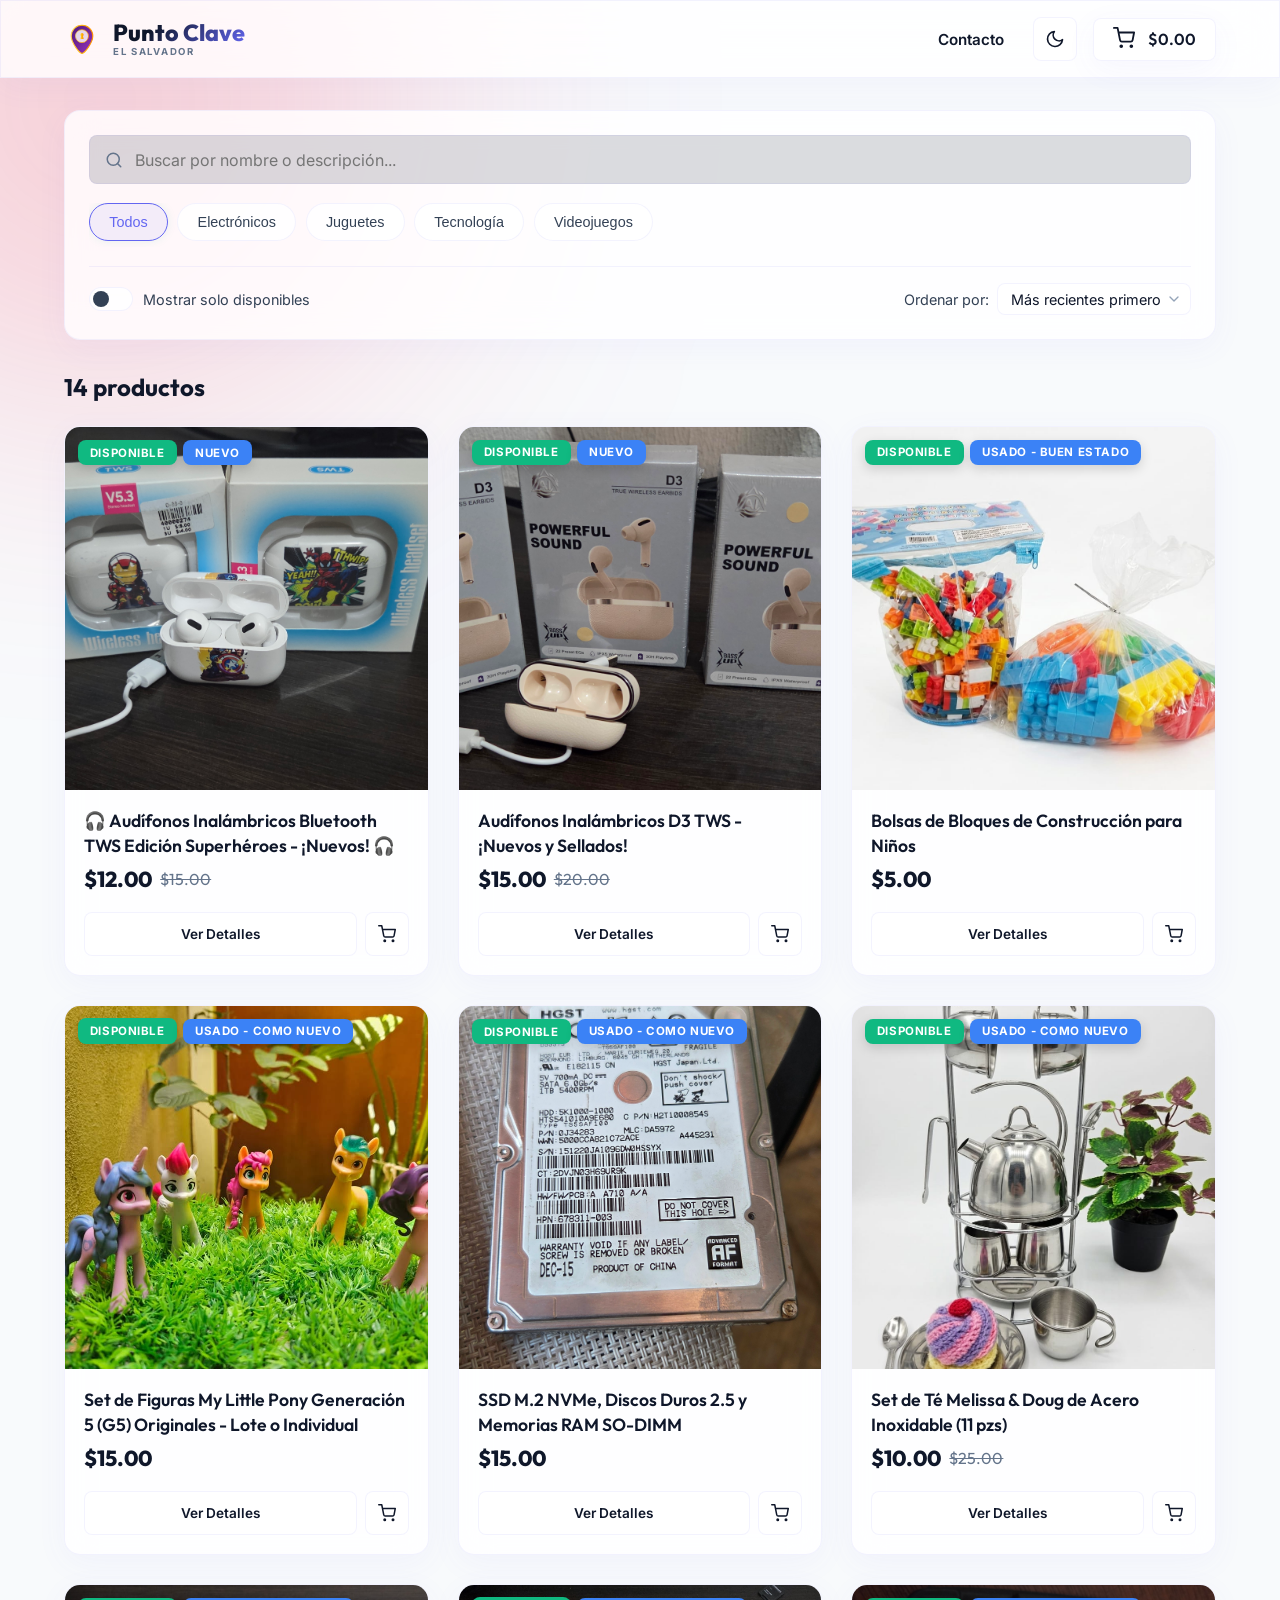
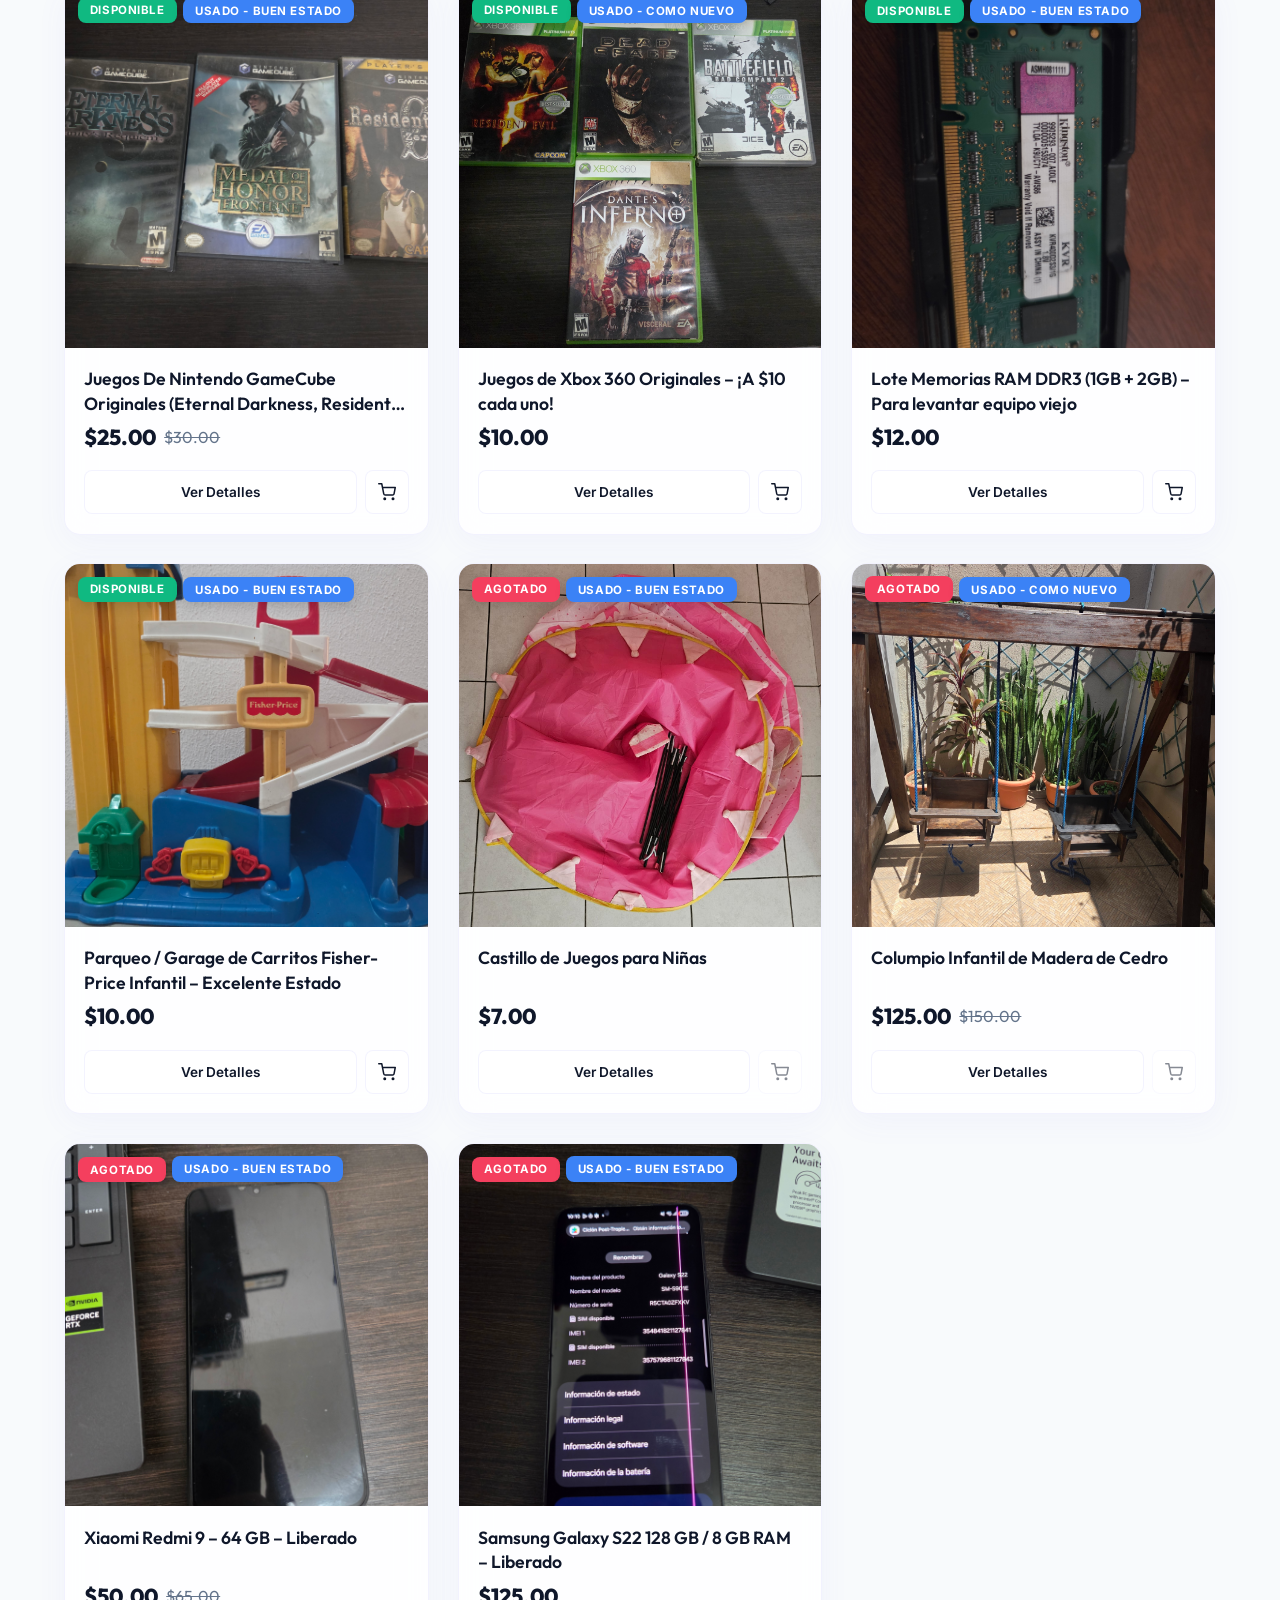
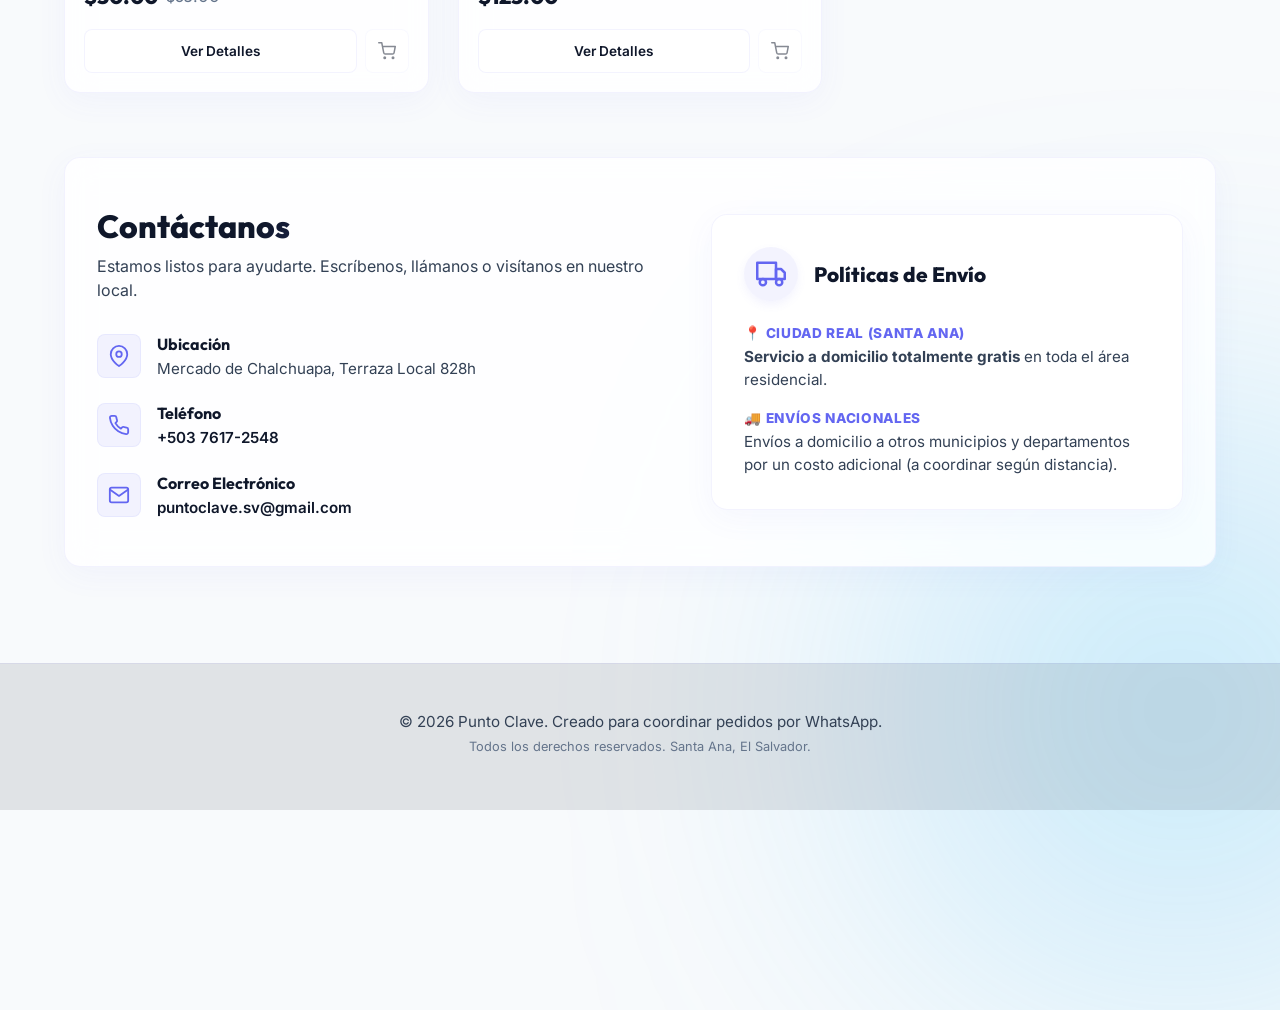
==== commit fae0c602: "Corregir og:image y forzar decodificacion utf-8 para scripts y links locales" ====
--- a/index.html
+++ b/index.html
@@ -9,8 +9,8 @@
     <meta property="og:type" content="website">
     <meta property="og:title" content="Punto Clave - Tienda Online">
     <meta property="og:description" content="Catálogo online de productos en Punto Clave. Compra fácil y rápido coordinando directamente por WhatsApp.">
-    <!-- Nota: WhatsApp requiere ruta absoluta una vez en internet, ej. https://tuusuario.github.io/repo/tienda/thumbnail.png -->
-    <meta property="og:image" content="thumbnail.png">
+    <!-- Nota: WhatsApp requiere ruta absoluta una vez en internet -->
+    <meta property="og:image" content="https://chavezvigil.github.io/punto-clave/thumbnail.png">
     
     <title>Punto Clave - Tienda Online</title>
     <!-- Google Fonts: Outfit & Inter -->
@@ -300,7 +300,7 @@
     </footer>
 
     <!-- Cargar base de datos e interactividad -->
-    <script src="products.js"></script>
-    <script src="app.js"></script>
+    <script src="products.js" charset="utf-8"></script>
+    <script src="app.js" charset="utf-8"></script>
 </body>
 </html>
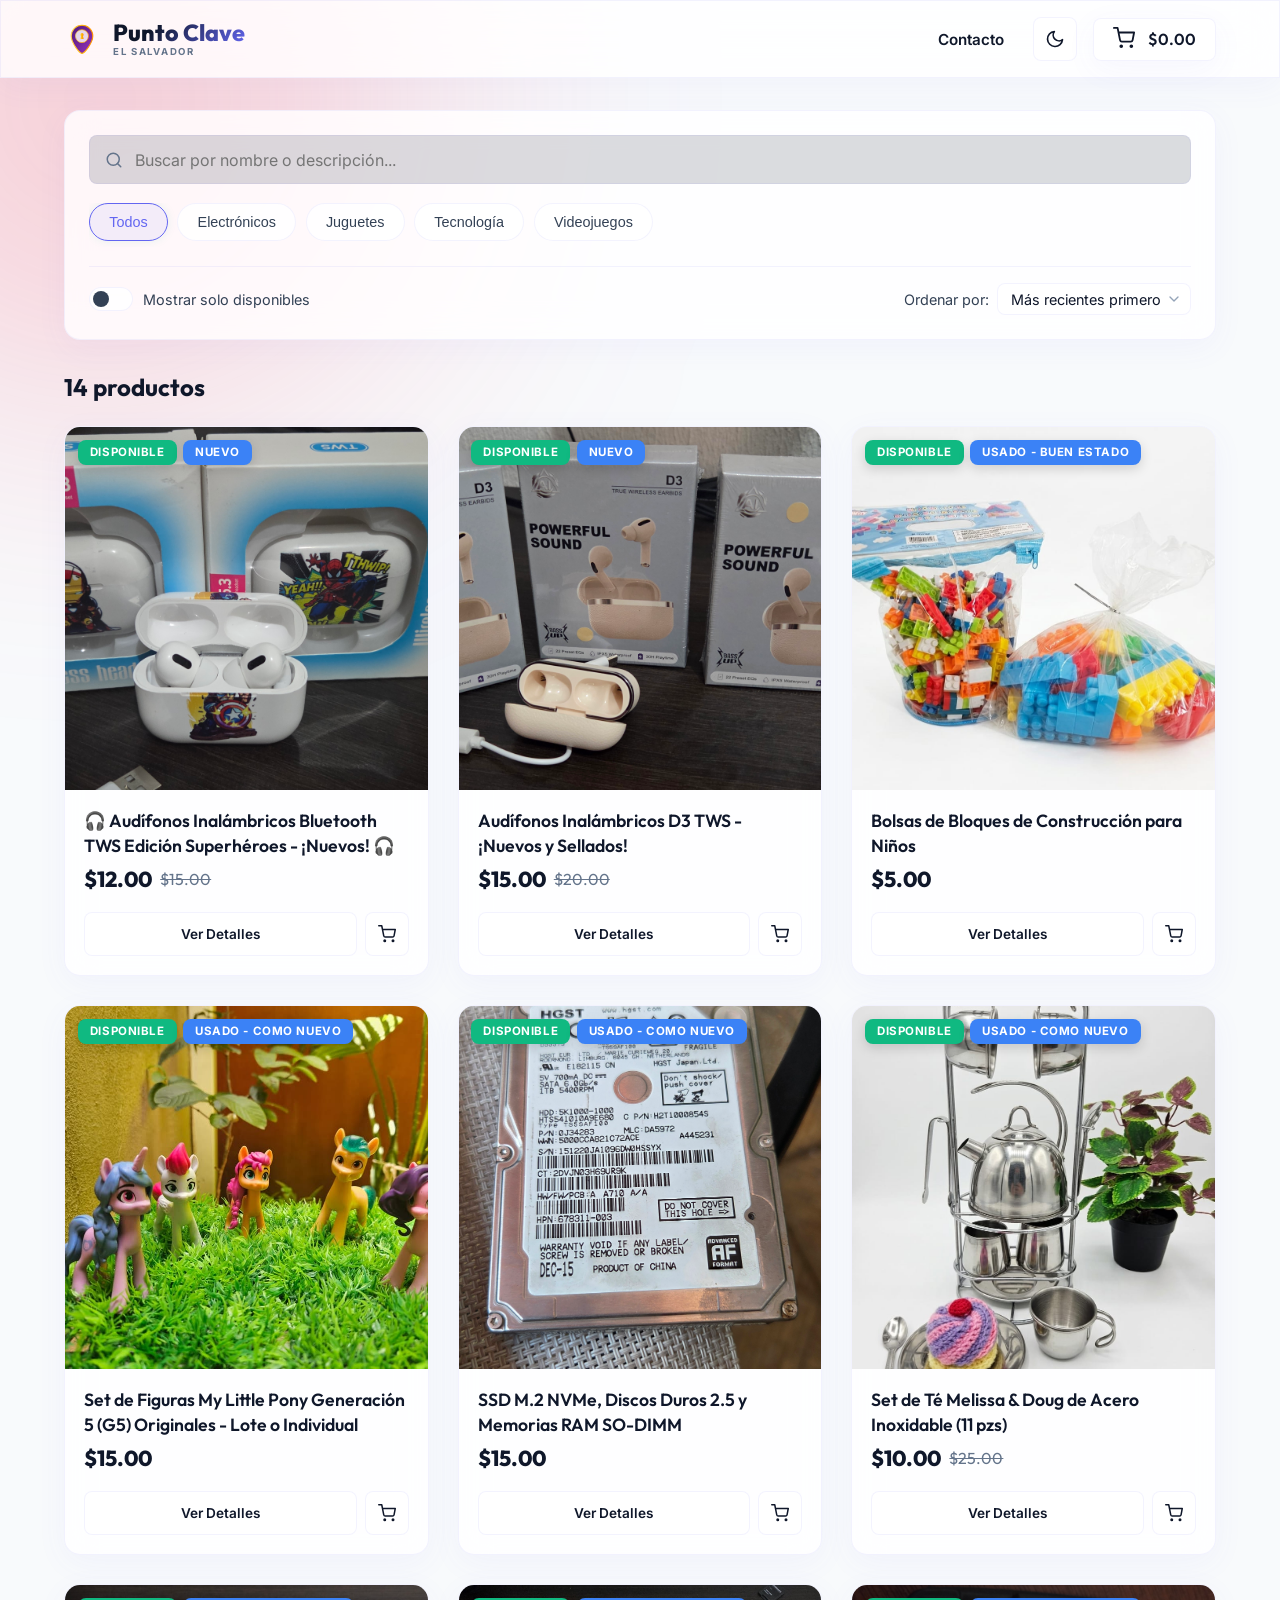
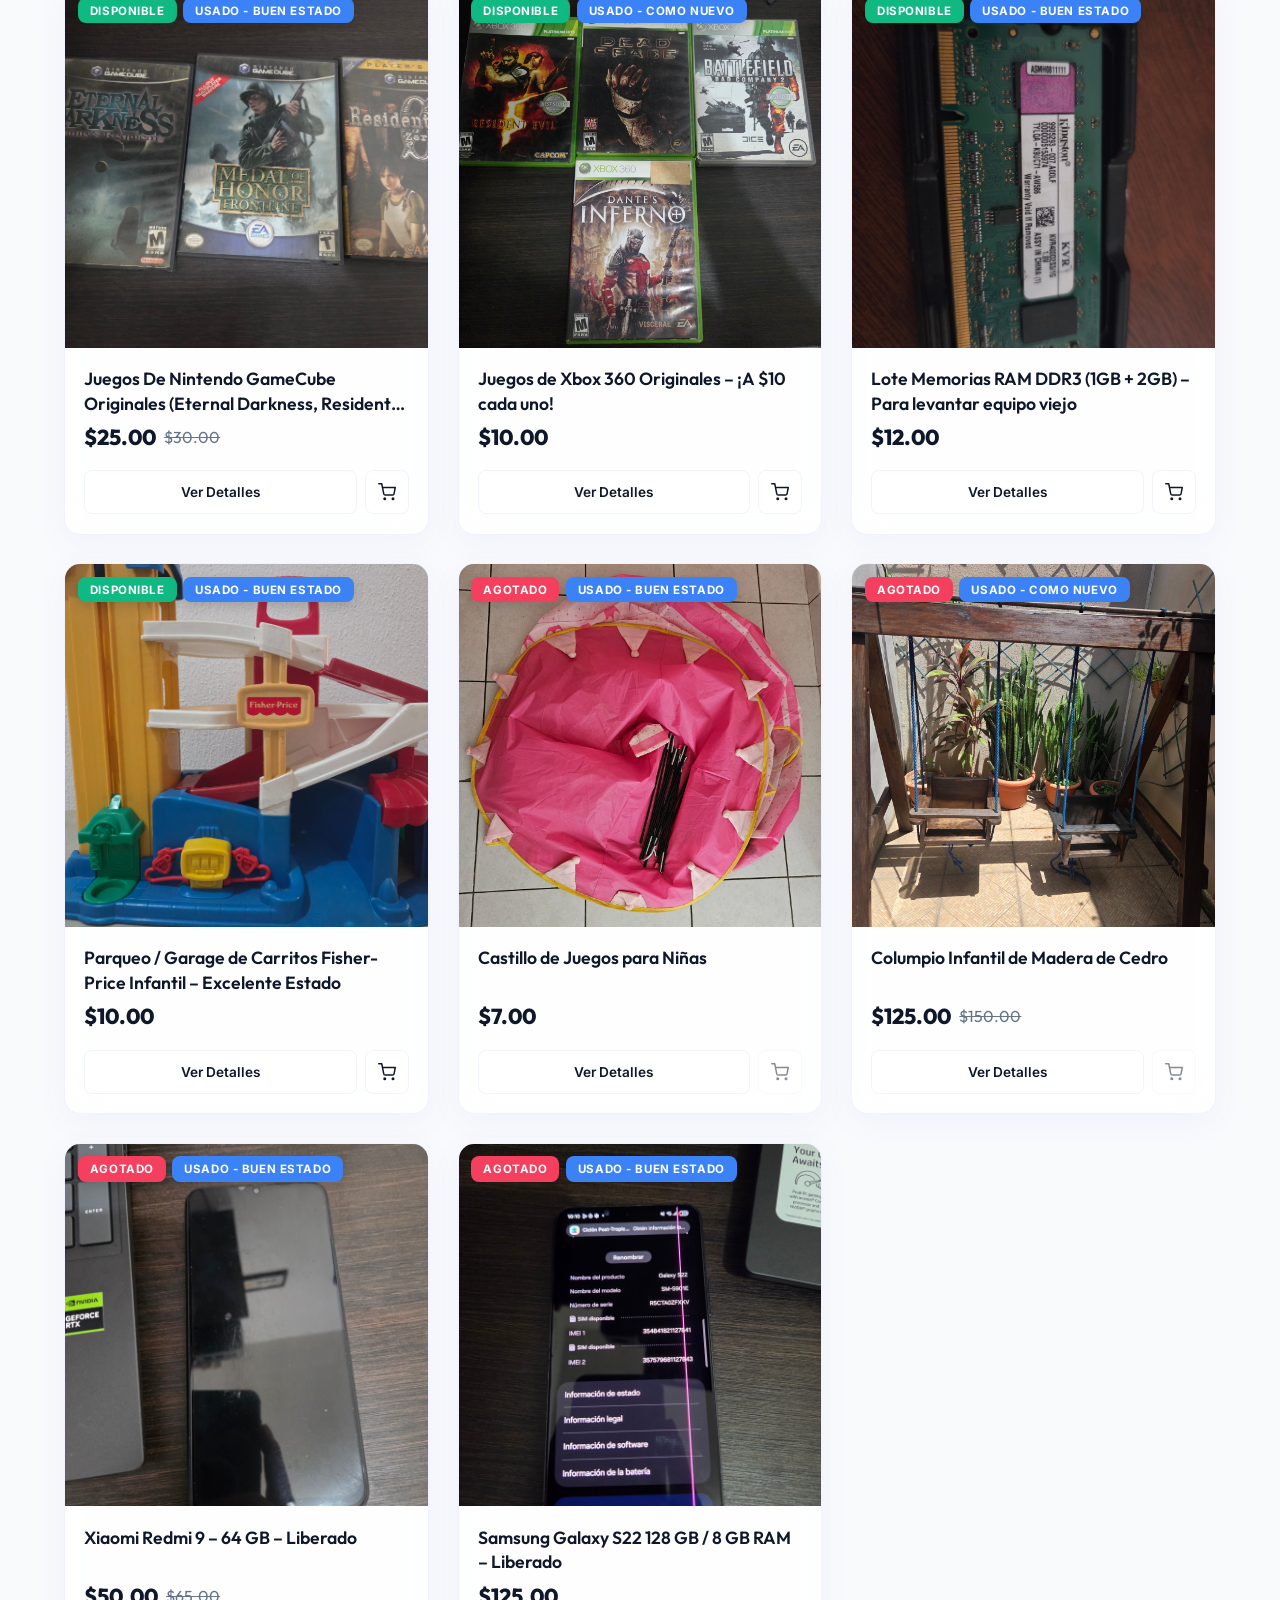
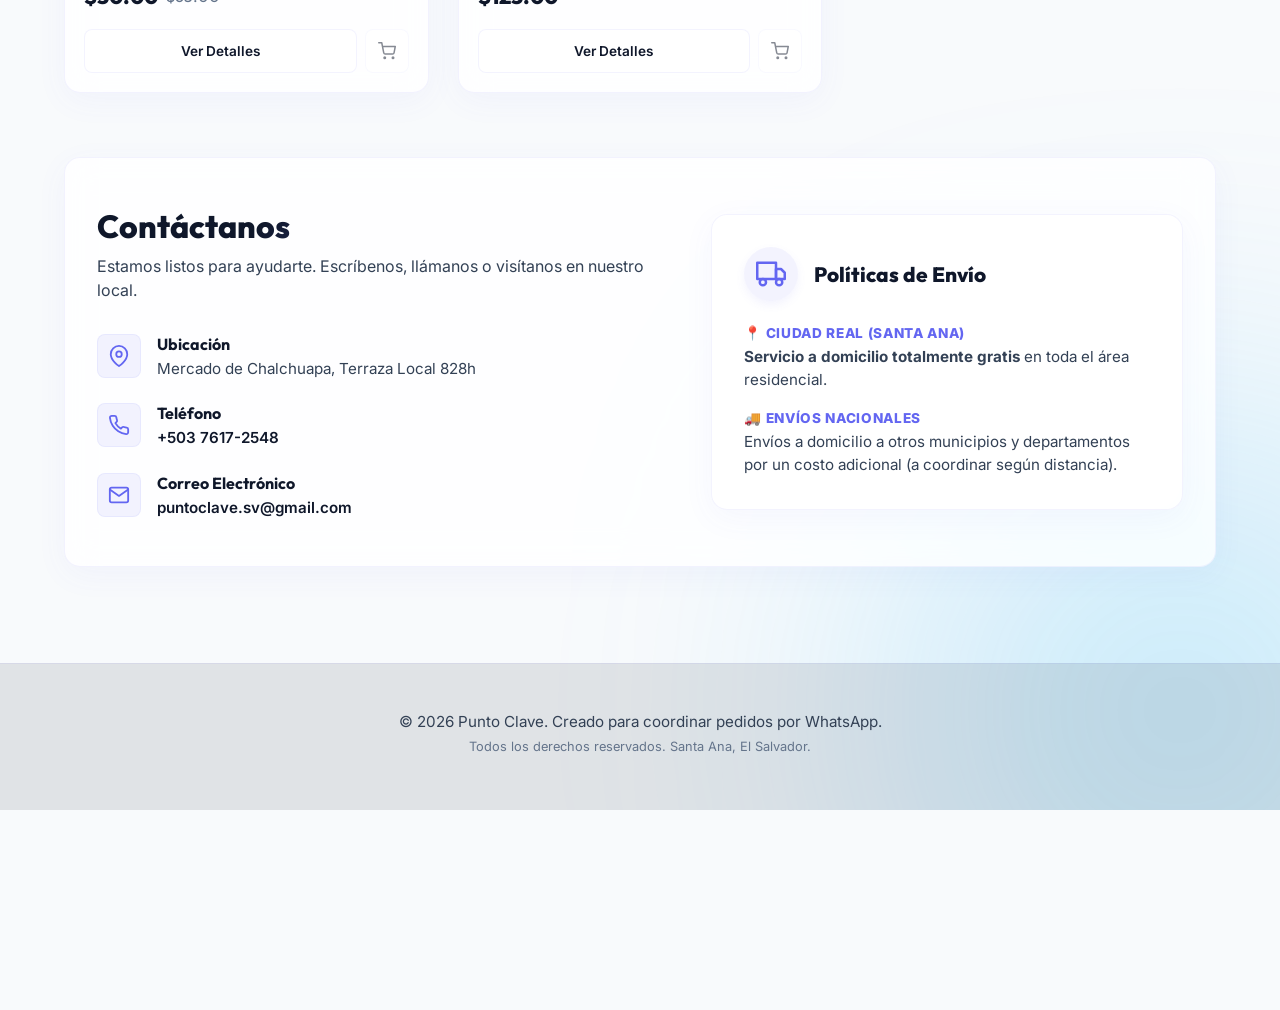
==== commit f0cdba18: "Corregir scroll horizontal en celular y aplicar cache busting para emojis de WhatsApp" ====
--- a/index.html
+++ b/index.html
@@ -300,7 +300,7 @@
     </footer>
 
     <!-- Cargar base de datos e interactividad -->
-    <script src="products.js" charset="utf-8"></script>
-    <script src="app.js" charset="utf-8"></script>
+    <script src="products.js?v=1.0.2" charset="utf-8"></script>
+    <script src="app.js?v=1.0.2" charset="utf-8"></script>
 </body>
 </html>
--- a/style.css
+++ b/style.css
@@ -78,6 +78,12 @@
     box-sizing: border-box;
 }
 
+html,
+body {
+    overflow-x: hidden;
+    width: 100%;
+}
+
 body {
     font-family: 'Inter', sans-serif;
     background-color: var(--bg-primary);
@@ -85,7 +91,6 @@
     min-height: 100vh;
     display: flex;
     flex-direction: column;
-    overflow-x: hidden;
     transition: background-color 0.4s ease, color 0.4s ease;
     position: relative;
 }
@@ -1324,10 +1329,12 @@
     
     .header-container {
         padding: 0.8rem 1rem;
+        width: 100%;
+        overflow: hidden;
     }
 
     .store-name {
-        font-size: 1.25rem;
+        font-size: 1.2rem;
     }
 
     .store-subtitle {
@@ -1336,9 +1343,12 @@
         margin-top: 0.05rem;
     }
 
+    .header-actions {
+        gap: 0.5rem;
+    }
+
     .contact-header-link {
-        padding: 0.4rem 0.6rem;
-        font-size: 0.85rem;
+        display: none;
     }
 
     .cart-btn {
@@ -1352,6 +1362,7 @@
 
     .main-content {
         padding: 1rem 1rem;
+        overflow-x: hidden;
     }
 
     .filter-section {
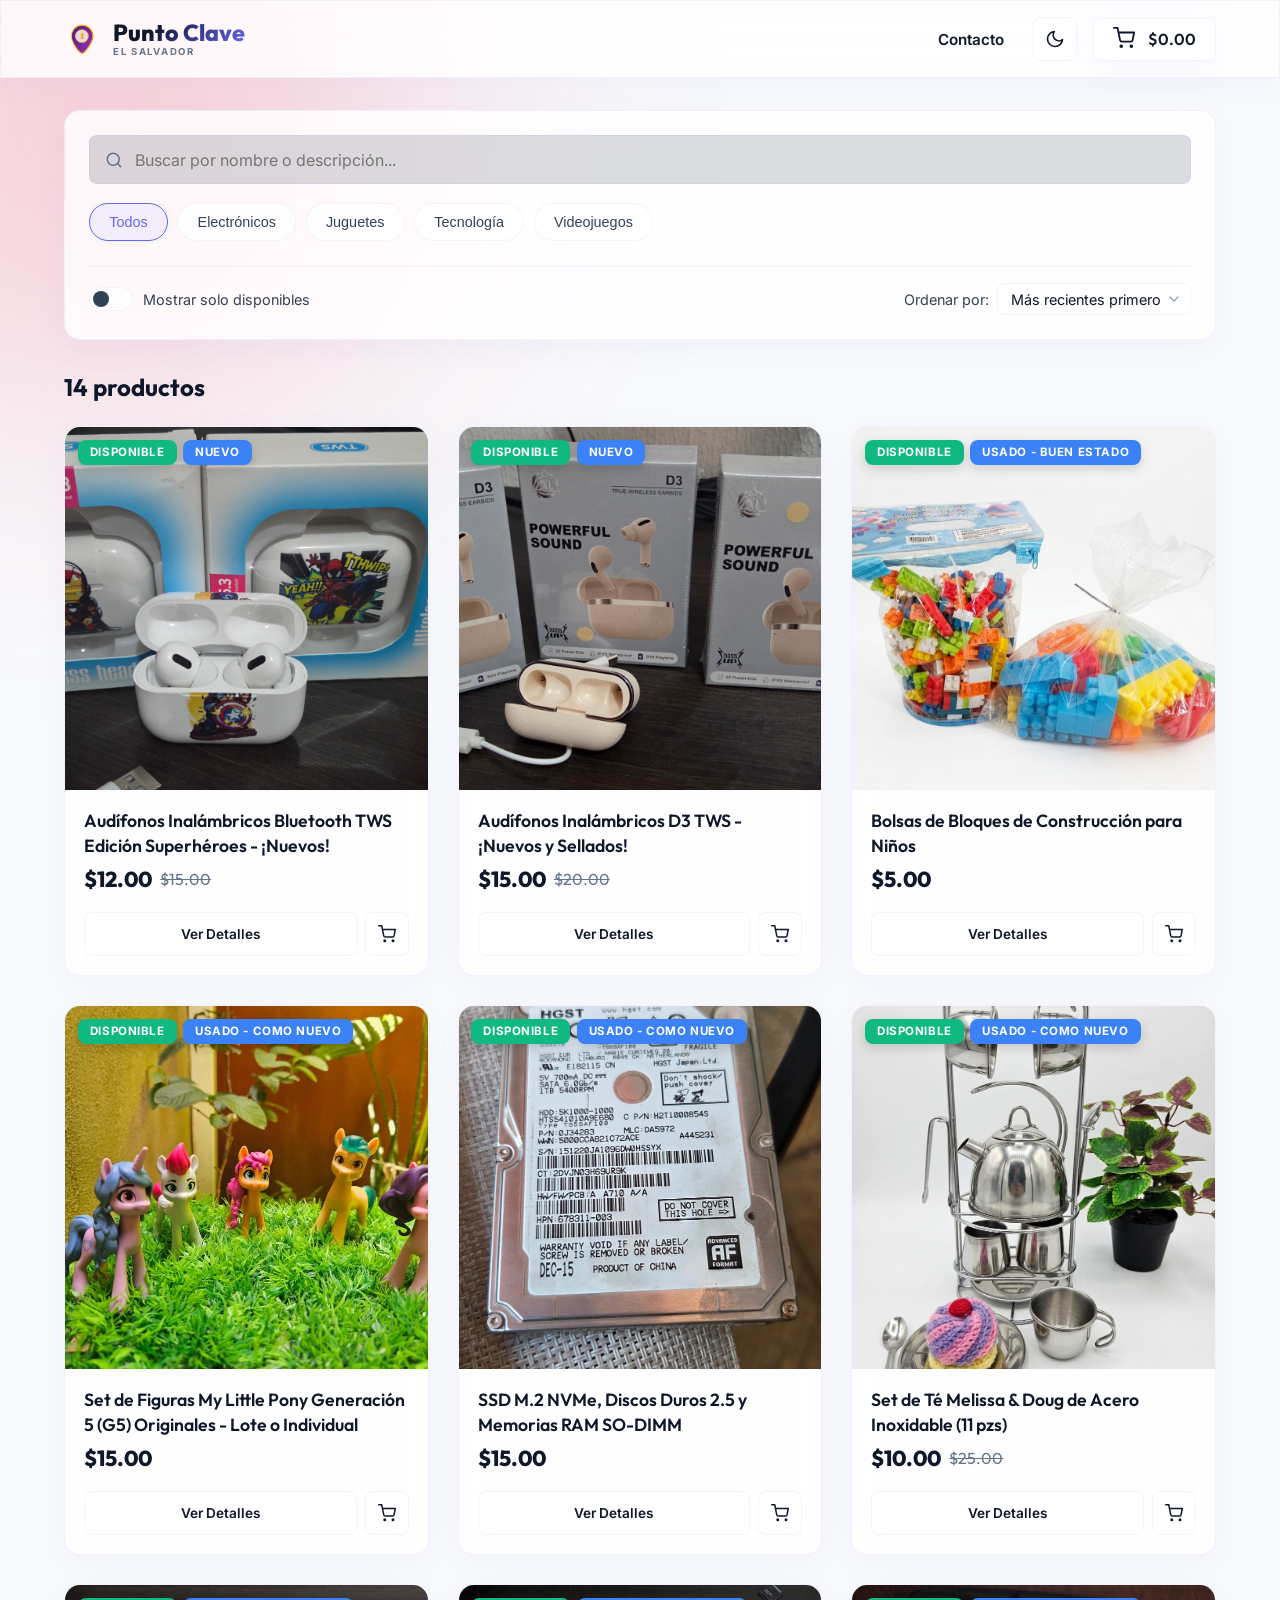
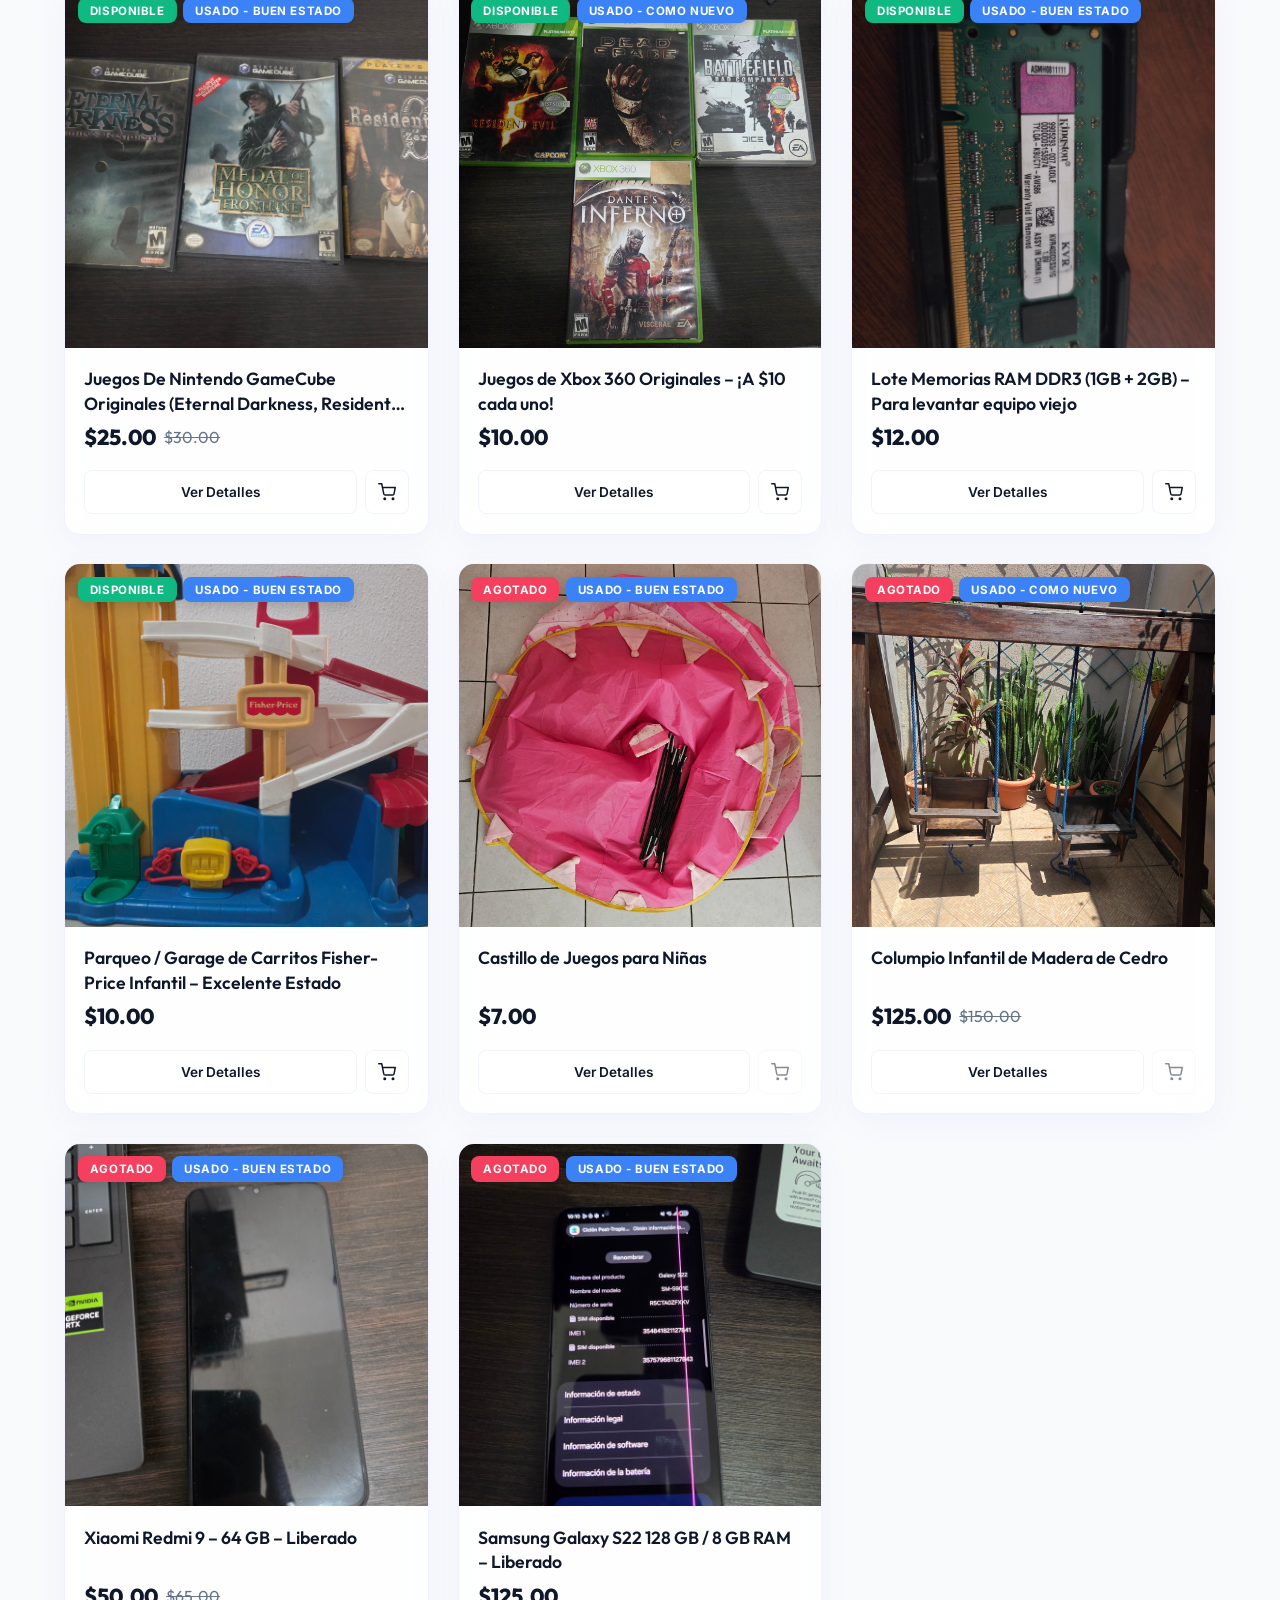
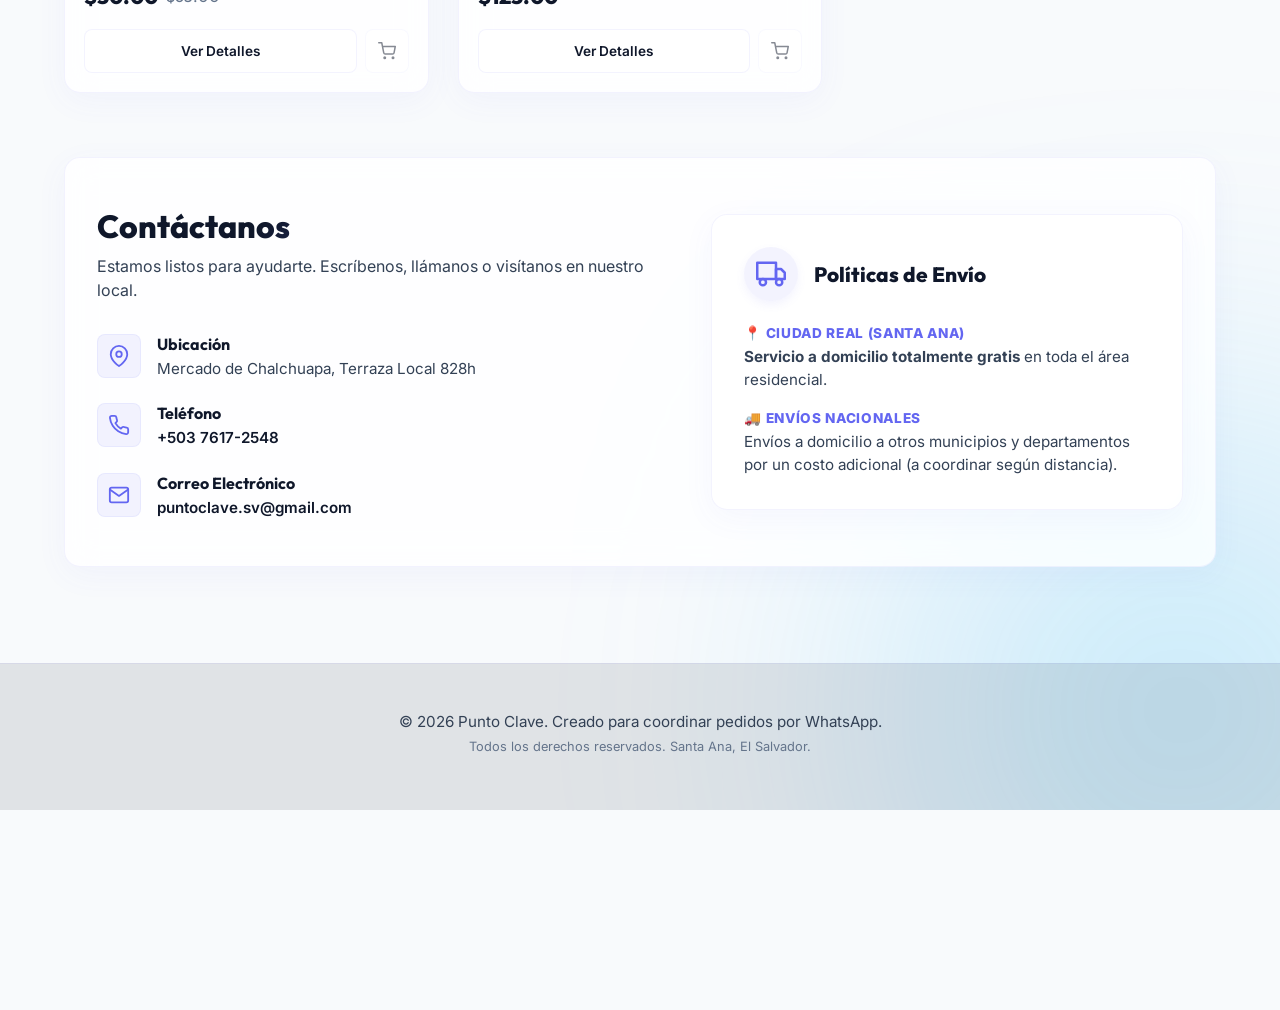
==== commit 512a844b: "Remover emojis del mensaje de WhatsApp y titulo de producto para evitar problemas de codificacion" ====
--- a/index.html
+++ b/index.html
@@ -300,7 +300,7 @@
     </footer>
 
     <!-- Cargar base de datos e interactividad -->
-    <script src="products.js?v=1.0.2" charset="utf-8"></script>
-    <script src="app.js?v=1.0.2" charset="utf-8"></script>
+    <script src="products.js?v=1.0.3" charset="utf-8"></script>
+    <script src="app.js?v=1.0.3" charset="utf-8"></script>
 </body>
 </html>
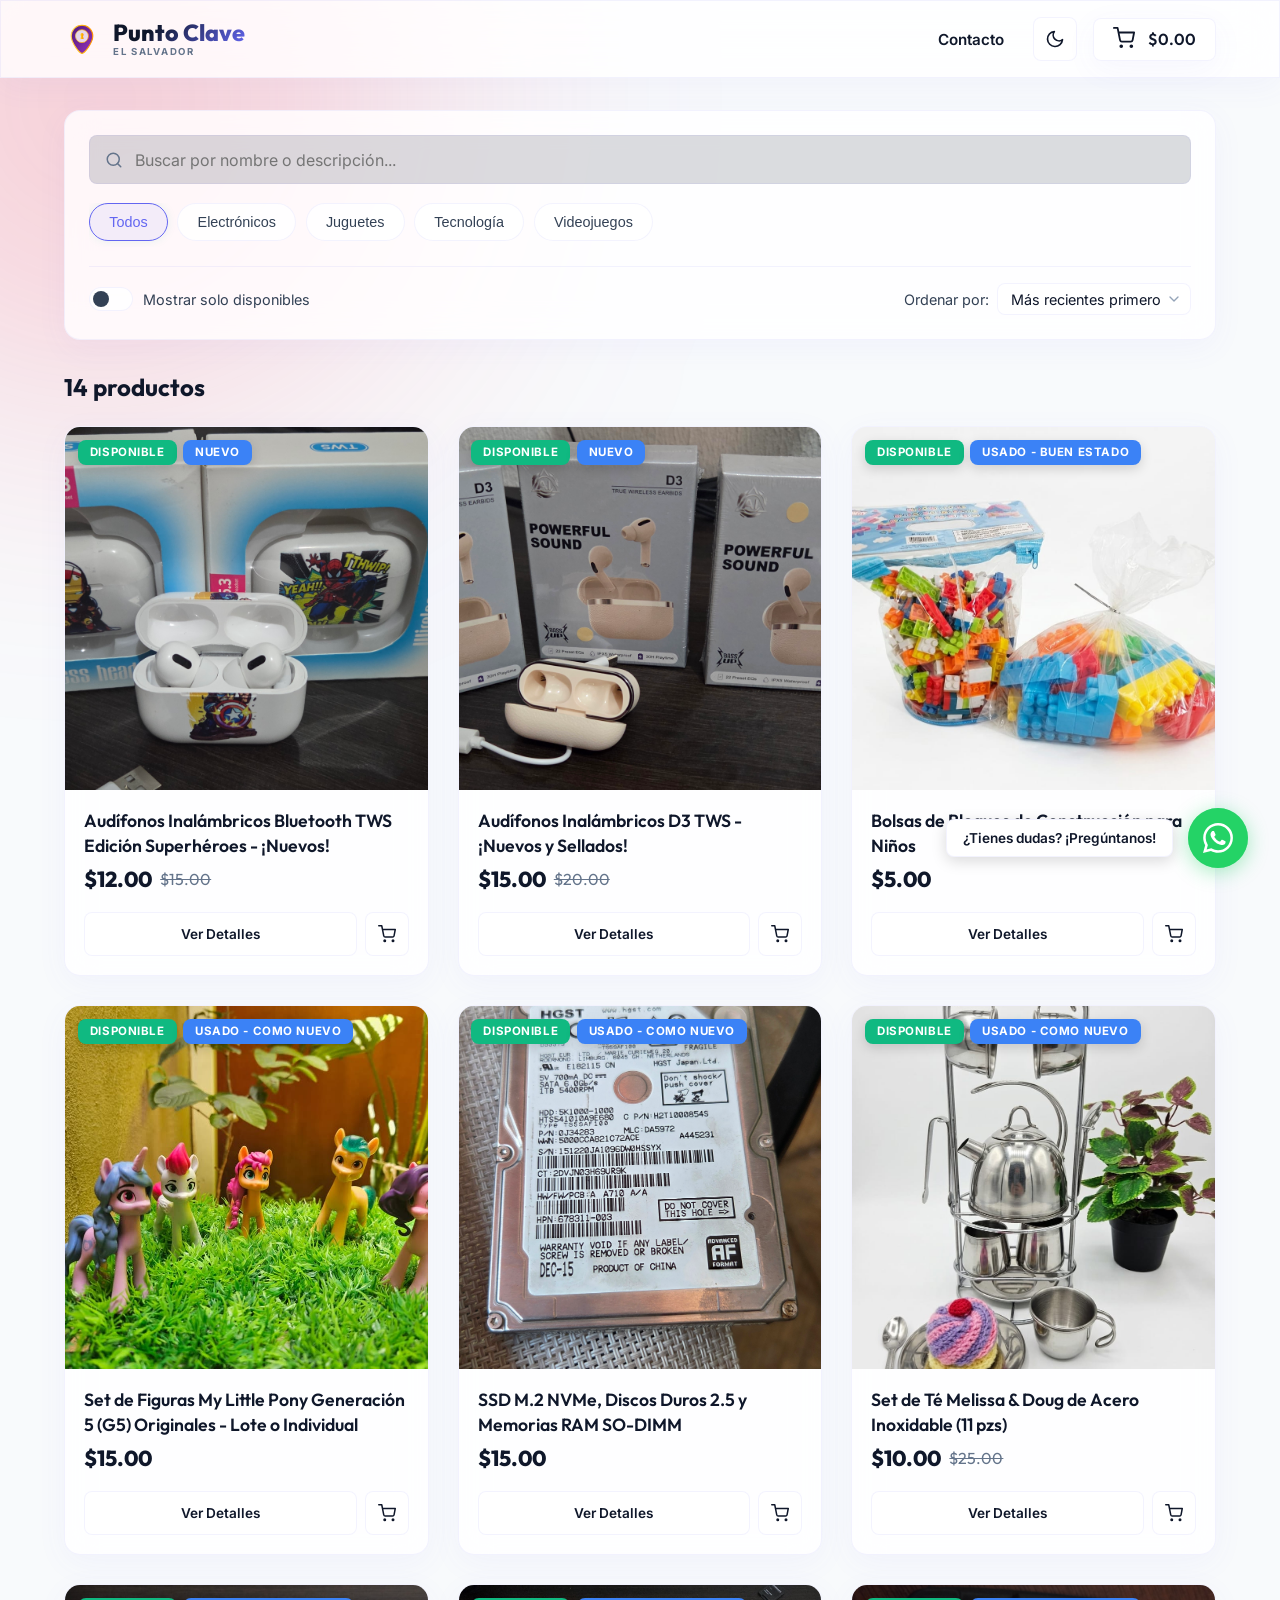
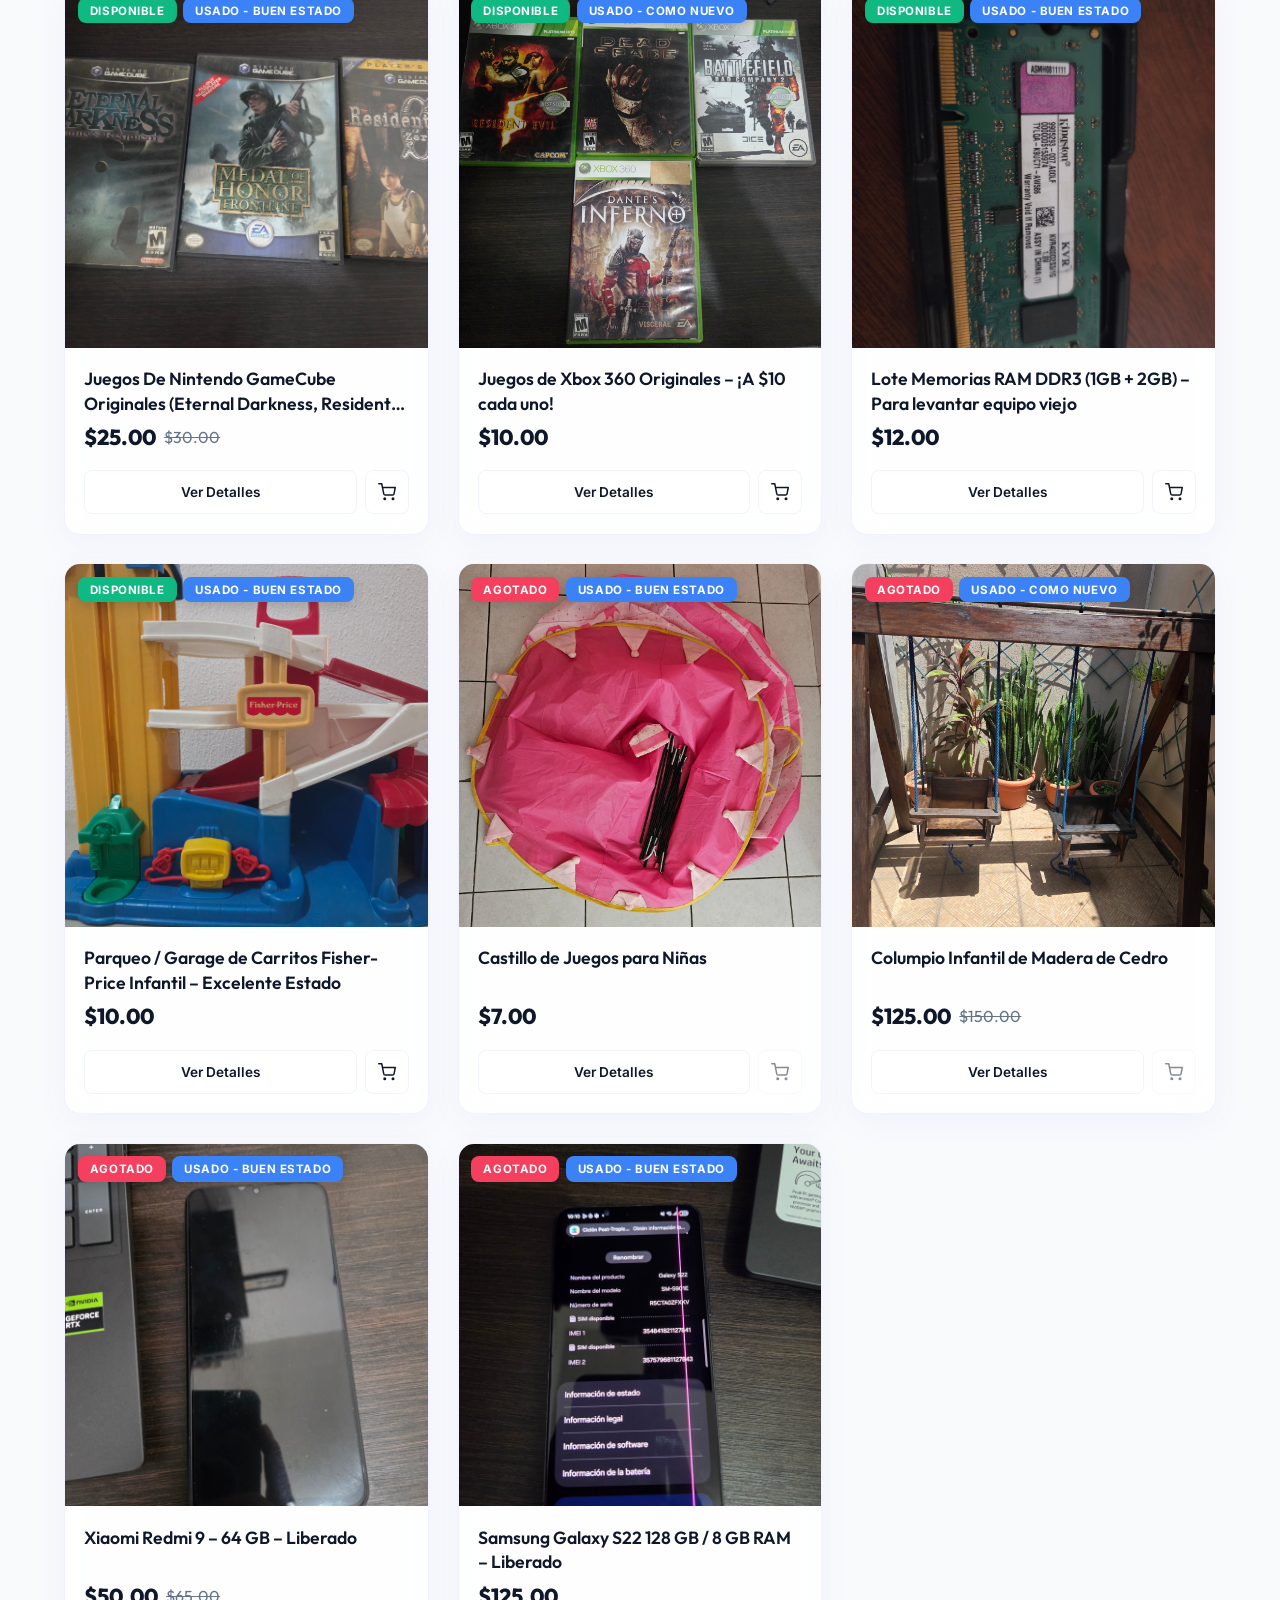
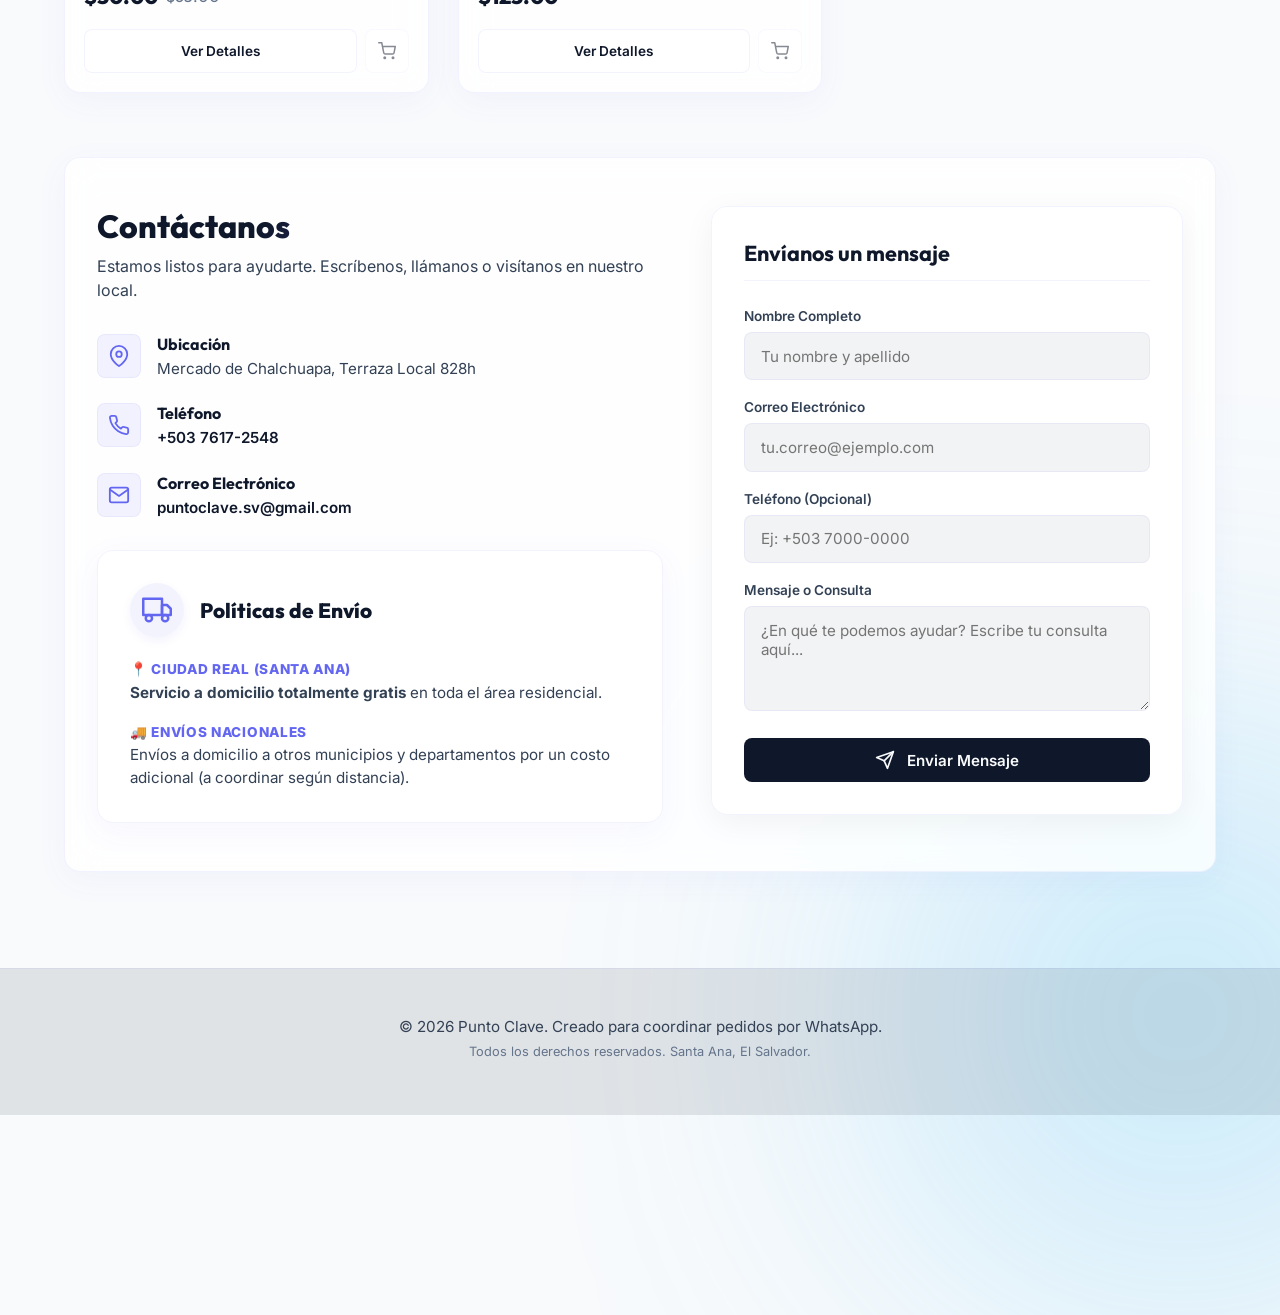
==== commit 80c1c43f: "Agregar formulario de contacto por correo, boton flotante de WhatsApp y boton Scroll to Top, y corre" ====
--- a/index.html
+++ b/index.html
@@ -131,50 +131,50 @@
         <!-- Sección de Contacto -->
         <section id="contacto" class="contact-section glass-effect">
             <div class="contact-grid">
-                <!-- Columna de Información -->
-                <div class="contact-info-col">
-                    <h2 class="contact-title">Contáctanos</h2>
-                    <p class="contact-subtitle">Estamos listos para ayudarte. Escríbenos, llámanos o visítanos en nuestro local.</p>
-                    
-                    <div class="contact-details">
-                        <!-- Ubicación -->
-                        <div class="contact-item">
-                            <div class="contact-item-icon">
-                                <svg viewBox="0 0 24 24" width="22" height="22" fill="none" stroke="currentColor" stroke-width="2" stroke-linecap="round" stroke-linejoin="round"><path d="M21 10c0 7-9 13-9 13s-9-6-9-13a9 9 0 0 1 18 0z"></path><circle cx="12" cy="10" r="3"></circle></svg>
+                <!-- Columna Izquierda: Información y Envíos -->
+                <div class="contact-left-col">
+                    <div class="contact-info-col">
+                        <h2 class="contact-title">Contáctanos</h2>
+                        <p class="contact-subtitle">Estamos listos para ayudarte. Escríbenos, llámanos o visítanos en nuestro local.</p>
+                        
+                        <div class="contact-details">
+                            <!-- Ubicación -->
+                            <div class="contact-item">
+                                <div class="contact-item-icon">
+                                    <svg viewBox="0 0 24 24" width="22" height="22" fill="none" stroke="currentColor" stroke-width="2" stroke-linecap="round" stroke-linejoin="round"><path d="M21 10c0 7-9 13-9 13s-9-6-9-13a9 9 0 0 1 18 0z"></path><circle cx="12" cy="10" r="3"></circle></svg>
+                                </div>
+                                <div class="contact-item-text">
+                                    <h4>Ubicación</h4>
+                                    <p>Mercado de Chalchuapa, Terraza Local 828h</p>
+                                </div>
                             </div>
-                            <div class="contact-item-text">
-                                <h4>Ubicación</h4>
-                                <p>Mercado de Chalchuapa, Terraza Local 828h</p>
+
+                            <!-- Teléfono -->
+                            <div class="contact-item">
+                                <div class="contact-item-icon">
+                                    <svg viewBox="0 0 24 24" width="22" height="22" fill="none" stroke="currentColor" stroke-width="2" stroke-linecap="round" stroke-linejoin="round"><path d="M22 16.92v3a2 2 0 0 1-2.18 2 19.79 19.79 0 0 1-8.63-3.07 19.5 19.5 0 0 1-6-6 19.79 19.79 0 0 1-3.07-8.67A2 2 0 0 1 4.11 2h3a2 2 0 0 1 2 1.72 12.84 12.84 0 0 0 .7 2.81 2 2 0 0 1-.45 2.11L8.09 9.91a16 16 0 0 0 6 6l1.27-1.27a2 2 0 0 1 2.11-.45 12.84 12.84 0 0 0 2.81.7A2 2 0 0 1 22 16.92z"></path></svg>
+                                </div>
+                                <div class="contact-item-text">
+                                    <h4>Teléfono</h4>
+                                    <p><a href="tel:+50376172548" class="contact-link">+503 7617-2548</a></p>
+                                </div>
                             </div>
-                        </div>
-
-                        <!-- Teléfono -->
-                        <div class="contact-item">
-                            <div class="contact-item-icon">
-                                <svg viewBox="0 0 24 24" width="22" height="22" fill="none" stroke="currentColor" stroke-width="2" stroke-linecap="round" stroke-linejoin="round"><path d="M22 16.92v3a2 2 0 0 1-2.18 2 19.79 19.79 0 0 1-8.63-3.07 19.5 19.5 0 0 1-6-6 19.79 19.79 0 0 1-3.07-8.67A2 2 0 0 1 4.11 2h3a2 2 0 0 1 2 1.72 12.84 12.84 0 0 0 .7 2.81 2 2 0 0 1-.45 2.11L8.09 9.91a16 16 0 0 0 6 6l1.27-1.27a2 2 0 0 1 2.11-.45 12.84 12.84 0 0 0 2.81.7A2 2 0 0 1 22 16.92z"></path></svg>
+
+                            <!-- Correo Electrónico -->
+                            <div class="contact-item">
+                                <div class="contact-item-icon">
+                                    <svg viewBox="0 0 24 24" width="22" height="22" fill="none" stroke="currentColor" stroke-width="2" stroke-linecap="round" stroke-linejoin="round"><path d="M4 4h16c1.1 0 2 .9 2 2v12c0 1.1-.9 2-2 2H4c-1.1 0-2-.9-2-2V6c0-1.1.9-2 2-2z"></path><polyline points="22,6 12,13 2,6"></polyline></svg>
+                                </div>
+                                <div class="contact-item-text">
+                                    <h4>Correo Electrónico</h4>
+                                    <p><a href="mailto:puntoclave.sv@gmail.com" class="contact-link">puntoclave.sv@gmail.com</a></p>
+                                </div>
                             </div>
-                            <div class="contact-item-text">
-                                <h4>Teléfono</h4>
-                                <p><a href="tel:+50376172548" class="contact-link">+503 7617-2548</a></p>
-                            </div>
-                        </div>
-
-                        <!-- Correo Electrónico -->
-                        <div class="contact-item">
-                            <div class="contact-item-icon">
-                                <svg viewBox="0 0 24 24" width="22" height="22" fill="none" stroke="currentColor" stroke-width="2" stroke-linecap="round" stroke-linejoin="round"><path d="M4 4h16c1.1 0 2 .9 2 2v12c0 1.1-.9 2-2 2H4c-1.1 0-2-.9-2-2V6c0-1.1.9-2 2-2z"></path><polyline points="22,6 12,13 2,6"></polyline></svg>
-                            </div>
-                            <div class="contact-item-text">
-                                <h4>Correo Electrónico</h4>
-                                <p><a href="mailto:puntoclave.sv@gmail.com" class="contact-link">puntoclave.sv@gmail.com</a></p>
-                            </div>
-                        </div>
-                    </div>
-                </div>
-
-                <!-- Columna de Envíos -->
-                <div class="contact-shipping-col">
-                    <div class="shipping-card glass-effect">
+                        </div>
+                    </div>
+
+                    <!-- Políticas de Envío Integradas en la Columna Izquierda -->
+                    <div class="shipping-card glass-effect" style="margin-top: 2rem;">
                         <div class="shipping-header">
                             <div class="shipping-icon-bg">
                                 <svg viewBox="0 0 24 24" width="30" height="30" fill="none" stroke="currentColor" stroke-width="2" stroke-linecap="round" stroke-linejoin="round"><rect x="1" y="3" width="15" height="13"></rect><polygon points="16 8 20 8 23 11 23 16 16 16 16 8"></polygon><circle cx="5.5" cy="18.5" r="2.5"></circle><circle cx="18.5" cy="18.5" r="2.5"></circle></svg>
@@ -192,6 +192,44 @@
                             </li>
                         </ul>
                     </div>
+                </div>
+
+                <!-- Columna Derecha: Formulario de Contacto -->
+                <div class="contact-form-col">
+                    <form action="https://formsubmit.co/puntoclave.sv@gmail.com" method="POST" class="contact-form glass-effect">
+                        <!-- Configuraciones de FormSubmit -->
+                        <input type="hidden" name="_next" id="form-redirect" value="https://chavezvigil.github.io/punto-clave/">
+                        <input type="hidden" name="_subject" value="¡Nuevo mensaje de la Tienda Online!">
+                        <input type="hidden" name="_template" value="table">
+                        <input type="hidden" name="_captcha" value="false">
+
+                        <h3 class="form-title">Envíanos un mensaje</h3>
+                        
+                        <div class="form-group">
+                            <label for="form-name">Nombre Completo</label>
+                            <input type="text" id="form-name" name="nombre" required placeholder="Tu nombre y apellido">
+                        </div>
+
+                        <div class="form-group">
+                            <label for="form-email">Correo Electrónico</label>
+                            <input type="email" id="form-email" name="email" required placeholder="tu.correo@ejemplo.com">
+                        </div>
+
+                        <div class="form-group">
+                            <label for="form-phone">Teléfono (Opcional)</label>
+                            <input type="tel" id="form-phone" name="telefono" placeholder="Ej: +503 7000-0000">
+                        </div>
+
+                        <div class="form-group">
+                            <label for="form-message">Mensaje o Consulta</label>
+                            <textarea id="form-message" name="mensaje" rows="4" required placeholder="¿En qué te podemos ayudar? Escribe tu consulta aquí..."></textarea>
+                        </div>
+
+                        <button type="submit" class="btn btn-primary btn-full btn-grow form-submit-btn">
+                            <svg viewBox="0 0 24 24" width="20" height="20" fill="none" stroke="currentColor" stroke-width="2" stroke-linecap="round" stroke-linejoin="round" class="send-icon"><line x1="22" y1="2" x2="11" y2="13"></line><polygon points="22 2 15 22 11 13 2 9 22 2"></polygon></svg>
+                            <span>Enviar Mensaje</span>
+                        </button>
+                    </form>
                 </div>
             </div>
         </section>
@@ -299,6 +337,25 @@
         <p class="footer-meta">Todos los derechos reservados. Santa Ana, El Salvador.</p>
     </footer>
 
+    <!-- Botón para subir (Scroll to Top) -->
+    <button id="scroll-to-top" class="scroll-top-btn" aria-label="Subir al inicio">
+        <svg viewBox="0 0 24 24" width="24" height="24" fill="none" stroke="currentColor" stroke-width="2.5" stroke-linecap="round" stroke-linejoin="round">
+            <polyline points="18 15 12 9 6 15"></polyline>
+        </svg>
+    </button>
+
+    <!-- Botón flotante de WhatsApp -->
+    <a href="https://wa.me/50376172548?text=Hola%20Punto%20Clave,%20me%20gustar%C3%ADa%20hacer%20una%20consulta." 
+       target="_blank" 
+       class="whatsapp-float" 
+       id="whatsapp-float"
+       aria-label="Chatear en WhatsApp">
+        <svg viewBox="0 0 24 24" width="30" height="30" fill="currentColor">
+            <path d="M17.472 14.382c-.297-.149-1.758-.867-2.03-.967-.273-.099-.471-.148-.67.15-.197.297-.767.966-.94 1.164-.173.199-.347.223-.644.075-.297-.15-1.255-.463-2.39-1.475-.883-.788-1.48-1.761-1.653-2.059-.173-.297-.018-.458.13-.606.134-.133.298-.347.446-.52.149-.174.198-.298.298-.497.099-.198.05-.371-.025-.52-.075-.149-.669-1.612-.916-2.207-.242-.579-.487-.5-.669-.51-.173-.008-.371-.01-.57-.01-.198 0-.52.074-.792.372-.272.297-1.04 1.016-1.04 2.479 0 1.462 1.065 2.875 1.213 3.074.149.198 2.096 3.2 5.077 4.487.709.306 1.262.489 1.694.625.712.227 1.36.195 1.871.118.571-.085 1.758-.719 2.006-1.413.248-.694.248-1.289.173-1.413-.074-.124-.272-.198-.57-.347m-5.421 7.403h-.004a9.87 9.87 0 01-5.031-1.378l-.361-.214-3.741.982.998-3.648-.235-.374a9.86 9.86 0 01-1.51-5.26c.001-5.45 4.436-9.884 9.888-9.884 2.64 0 5.122 1.03 6.988 2.898a9.825 9.825 0 012.893 6.994c-.003 5.45-4.437 9.884-9.885 9.884m8.413-18.297A11.815 11.815 0 0012.05 0C5.495 0 .16 5.335.157 11.892c0 2.096.547 4.142 1.588 5.945L0 24l6.335-1.662c1.746.953 3.71 1.455 5.703 1.457h.004c6.554 0 11.89-5.335 11.893-11.893a11.821 11.821 0 00-3.48-8.413z"/>
+        </svg>
+        <span class="whatsapp-tooltip">¿Tienes dudas? ¡Pregúntanos!</span>
+    </a>
+
     <!-- Cargar base de datos e interactividad -->
     <script src="products.js?v=1.0.3" charset="utf-8"></script>
     <script src="app.js?v=1.0.3" charset="utf-8"></script>
--- a/style.css
+++ b/style.css
@@ -78,9 +78,13 @@
     box-sizing: border-box;
 }
 
-html,
+html {
+    overflow-x: hidden;
+    width: 100%;
+    scroll-behavior: smooth;
+}
+
 body {
-    overflow-x: hidden;
     width: 100%;
 }
 
@@ -1575,3 +1579,241 @@
         padding: 1.5rem;
     }
 }
+
+/* --- BOTONES FLOTANTES: WHATSAPP Y SUBIR --- */
+.whatsapp-float {
+    position: fixed;
+    bottom: 2rem;
+    right: 2rem;
+    width: 60px;
+    height: 60px;
+    background-color: #25D366;
+    color: white;
+    border-radius: 50%;
+    display: flex;
+    align-items: center;
+    justify-content: center;
+    box-shadow: 0 4px 20px rgba(37, 211, 102, 0.4);
+    z-index: 100;
+    transition: all 0.3s cubic-bezier(0.175, 0.885, 0.32, 1.275);
+    cursor: pointer;
+    text-decoration: none;
+}
+
+.whatsapp-float:hover {
+    transform: scale(1.1) rotate(5deg);
+    box-shadow: 0 6px 25px rgba(37, 211, 102, 0.6);
+    background-color: #20ba5a;
+    color: white;
+}
+
+.whatsapp-float::before {
+    content: '';
+    position: absolute;
+    top: 0;
+    left: 0;
+    width: 100%;
+    height: 100%;
+    border-radius: 50%;
+    background-color: rgba(37, 211, 102, 0.4);
+    z-index: -1;
+    animation: whatsappPulse 2s infinite;
+}
+
+@keyframes whatsappPulse {
+    0% {
+        transform: scale(1);
+        opacity: 1;
+    }
+    100% {
+        transform: scale(1.4);
+        opacity: 0;
+    }
+}
+
+.whatsapp-tooltip {
+    position: absolute;
+    right: 75px;
+    background: var(--bg-secondary);
+    color: var(--text-primary);
+    padding: 0.6rem 1rem;
+    border-radius: var(--radius-sm);
+    font-size: 0.85rem;
+    font-weight: 600;
+    white-space: nowrap;
+    box-shadow: 0 4px 15px rgba(0, 0, 0, 0.15);
+    border: 1px solid var(--glass-border);
+    opacity: 0;
+    transform: translateX(10px);
+    transition: all 0.3s ease;
+    pointer-events: none;
+}
+
+.whatsapp-float:hover .whatsapp-tooltip {
+    opacity: 1;
+    transform: translateX(0);
+}
+
+.whatsapp-tooltip.show-initially {
+    opacity: 1;
+    transform: translateX(0);
+}
+
+/* Botón para subir (Scroll to Top) */
+.scroll-top-btn {
+    position: fixed;
+    bottom: 6.5rem;
+    right: 2.3rem;
+    width: 50px;
+    height: 50px;
+    border-radius: var(--radius-full);
+    background: var(--glass-bg);
+    border: 1px solid var(--glass-border);
+    color: var(--text-primary);
+    display: flex;
+    align-items: center;
+    justify-content: center;
+    cursor: pointer;
+    z-index: 99;
+    box-shadow: 0 4px 20px rgba(0, 0, 0, 0.15);
+    backdrop-filter: blur(10px);
+    -webkit-backdrop-filter: blur(10px);
+    transition: all 0.3s cubic-bezier(0.175, 0.885, 0.32, 1.275);
+    opacity: 0;
+    transform: translateY(20px) scale(0.8);
+    pointer-events: none;
+}
+
+.scroll-top-btn.visible {
+    opacity: 1;
+    transform: translateY(0) scale(1);
+    pointer-events: auto;
+}
+
+.scroll-top-btn:hover {
+    background: var(--glass-highlight);
+    color: var(--accent);
+    border-color: var(--accent);
+    transform: translateY(-5px);
+    box-shadow: 0 6px 25px rgba(99, 102, 241, 0.2);
+}
+
+.scroll-top-btn:active {
+    transform: translateY(0);
+}
+
+/* Responsividad para móviles */
+@media (max-width: 600px) {
+    .whatsapp-float {
+        bottom: 1.5rem;
+        right: 1.5rem;
+        width: 52px;
+        height: 52px;
+    }
+    .whatsapp-float svg {
+        width: 26px;
+        height: 26px;
+    }
+    .scroll-top-btn {
+        bottom: 5.5rem;
+        right: 1.8rem;
+        width: 40px;
+        height: 40px;
+    }
+    .scroll-top-btn svg {
+        width: 20px;
+        height: 20px;
+    }
+    .whatsapp-tooltip {
+        display: none;
+    }
+}
+
+/* --- FORMULARIO DE CONTACTO --- */
+.contact-left-col {
+    display: flex;
+    flex-direction: column;
+}
+
+.contact-form-col {
+    width: 100%;
+}
+
+.contact-form {
+    padding: 2rem;
+    border-radius: var(--radius-md);
+    border: 1px solid var(--glass-border);
+    display: flex;
+    flex-direction: column;
+    gap: 1.2rem;
+    box-shadow: 0 8px 32px rgba(0, 0, 0, 0.05);
+}
+
+.form-title {
+    font-size: 1.35rem;
+    font-weight: 700;
+    margin-bottom: 0.5rem;
+    color: var(--text-primary);
+    border-bottom: 1px solid var(--glass-border);
+    padding-bottom: 0.8rem;
+}
+
+.form-group {
+    display: flex;
+    flex-direction: column;
+    gap: 0.5rem;
+    text-align: left;
+}
+
+.form-group label {
+    font-size: 0.85rem;
+    font-weight: 600;
+    color: var(--text-secondary);
+}
+
+.form-group input,
+.form-group textarea {
+    padding: 0.85rem 1rem;
+    background-color: rgba(15, 23, 42, 0.05);
+    border: 1px solid var(--glass-border);
+    border-radius: var(--radius-sm);
+    color: var(--text-primary);
+    font-size: 0.95rem;
+    font-family: inherit;
+    transition: all 0.3s ease;
+}
+
+/* Adaptación para modo oscuro */
+.dark-theme .form-group input,
+.dark-theme .form-group textarea {
+    background-color: rgba(15, 23, 42, 0.3);
+}
+
+.form-group input:focus,
+.form-group textarea:focus {
+    outline: none;
+    border-color: var(--primary);
+    box-shadow: 0 0 0 3px var(--input-focus);
+    background-color: rgba(15, 23, 42, 0.02);
+}
+
+.dark-theme .form-group input:focus,
+.dark-theme .form-group textarea:focus {
+    background-color: rgba(15, 23, 42, 0.2);
+}
+
+.form-submit-btn {
+    margin-top: 0.5rem;
+    display: flex;
+    align-items: center;
+    justify-content: center;
+    gap: 0.8rem;
+}
+
+.send-icon {
+    transition: transform 0.3s ease;
+}
+
+.form-submit-btn:hover .send-icon {
+    transform: translate(3px, -3px);
+}
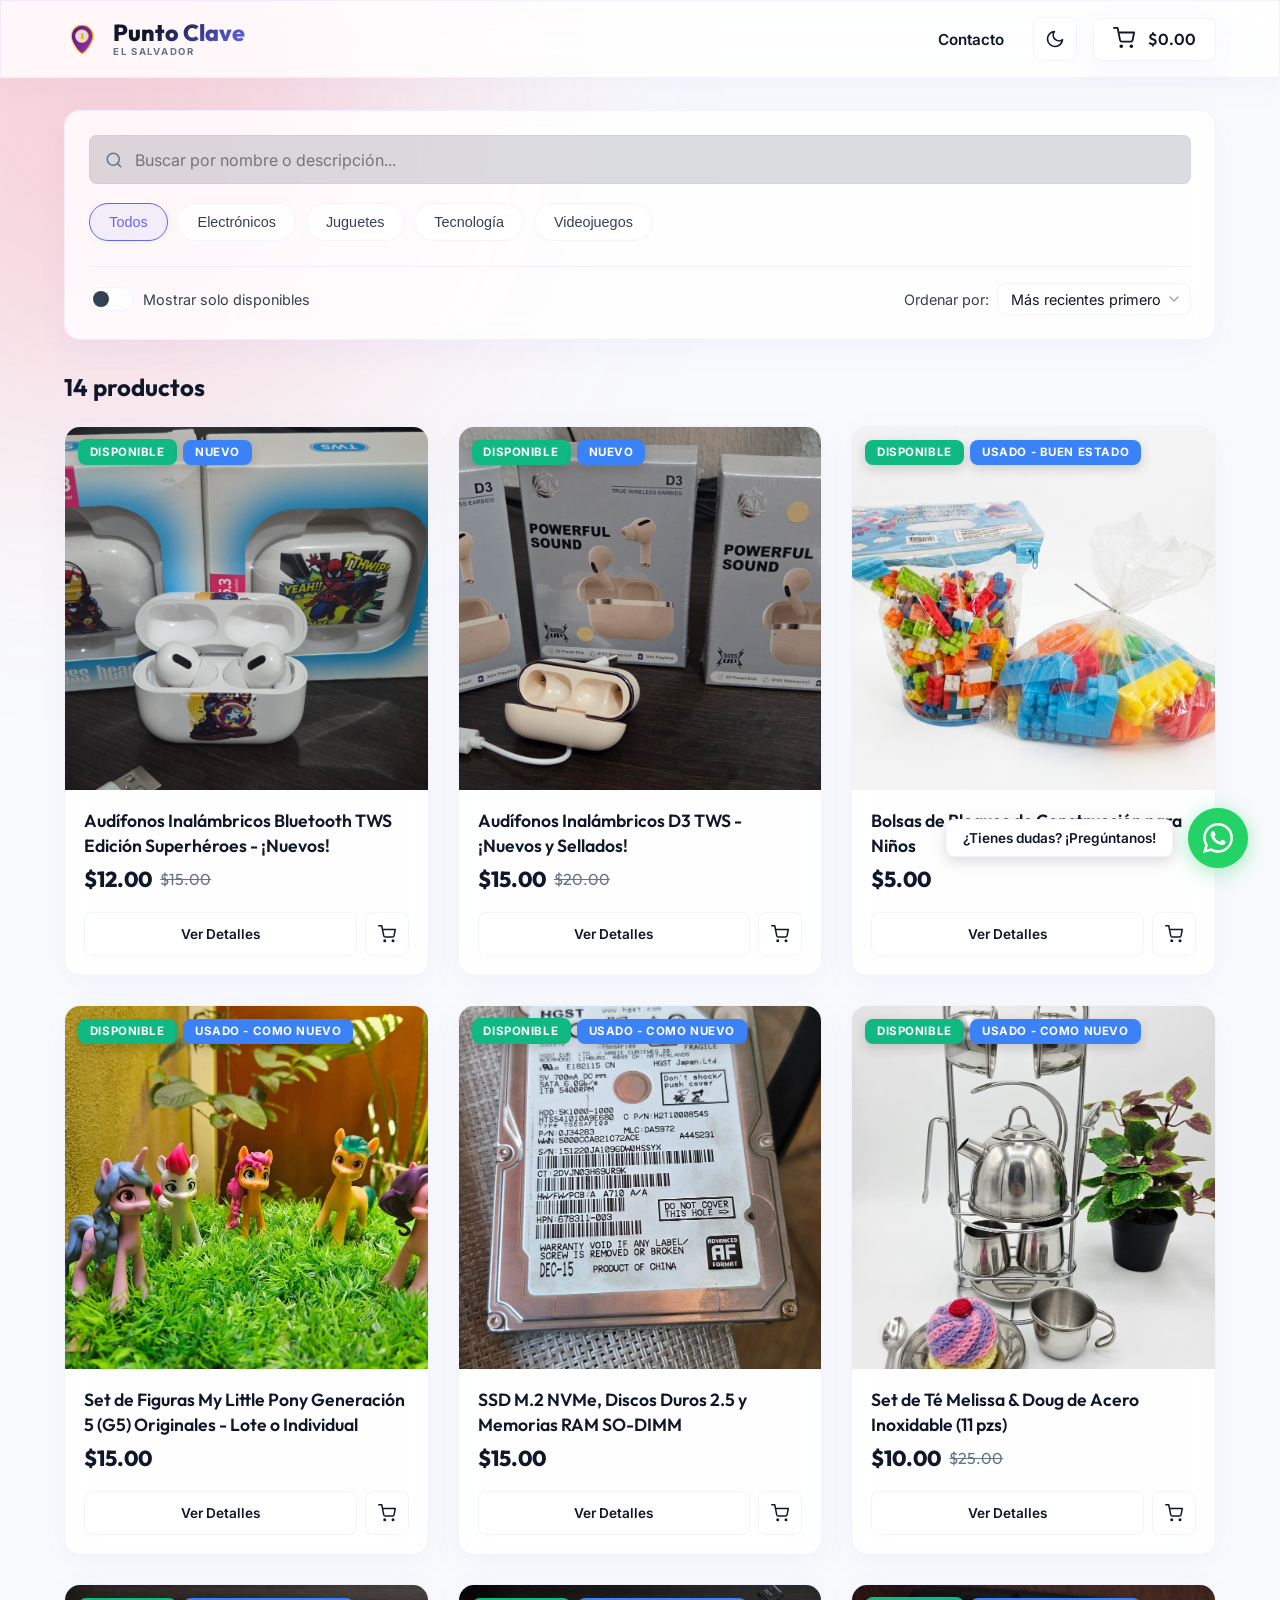
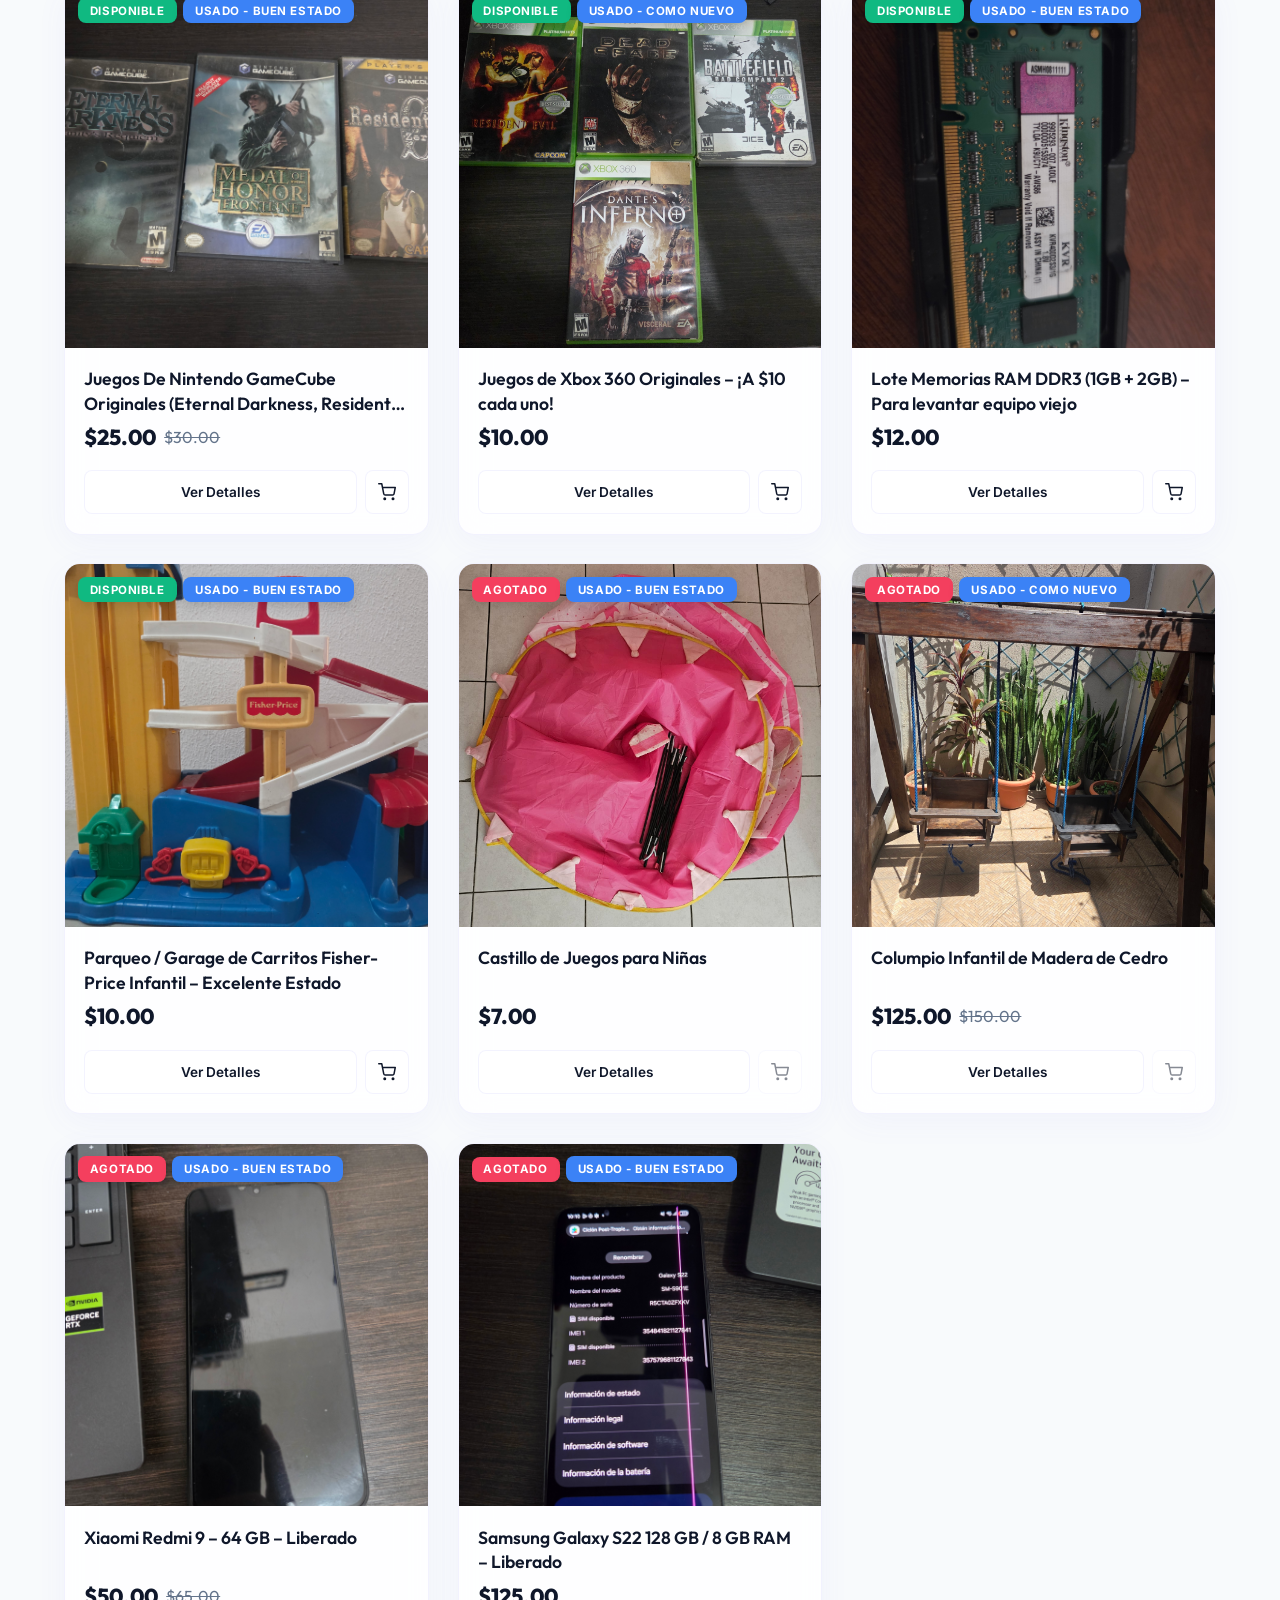
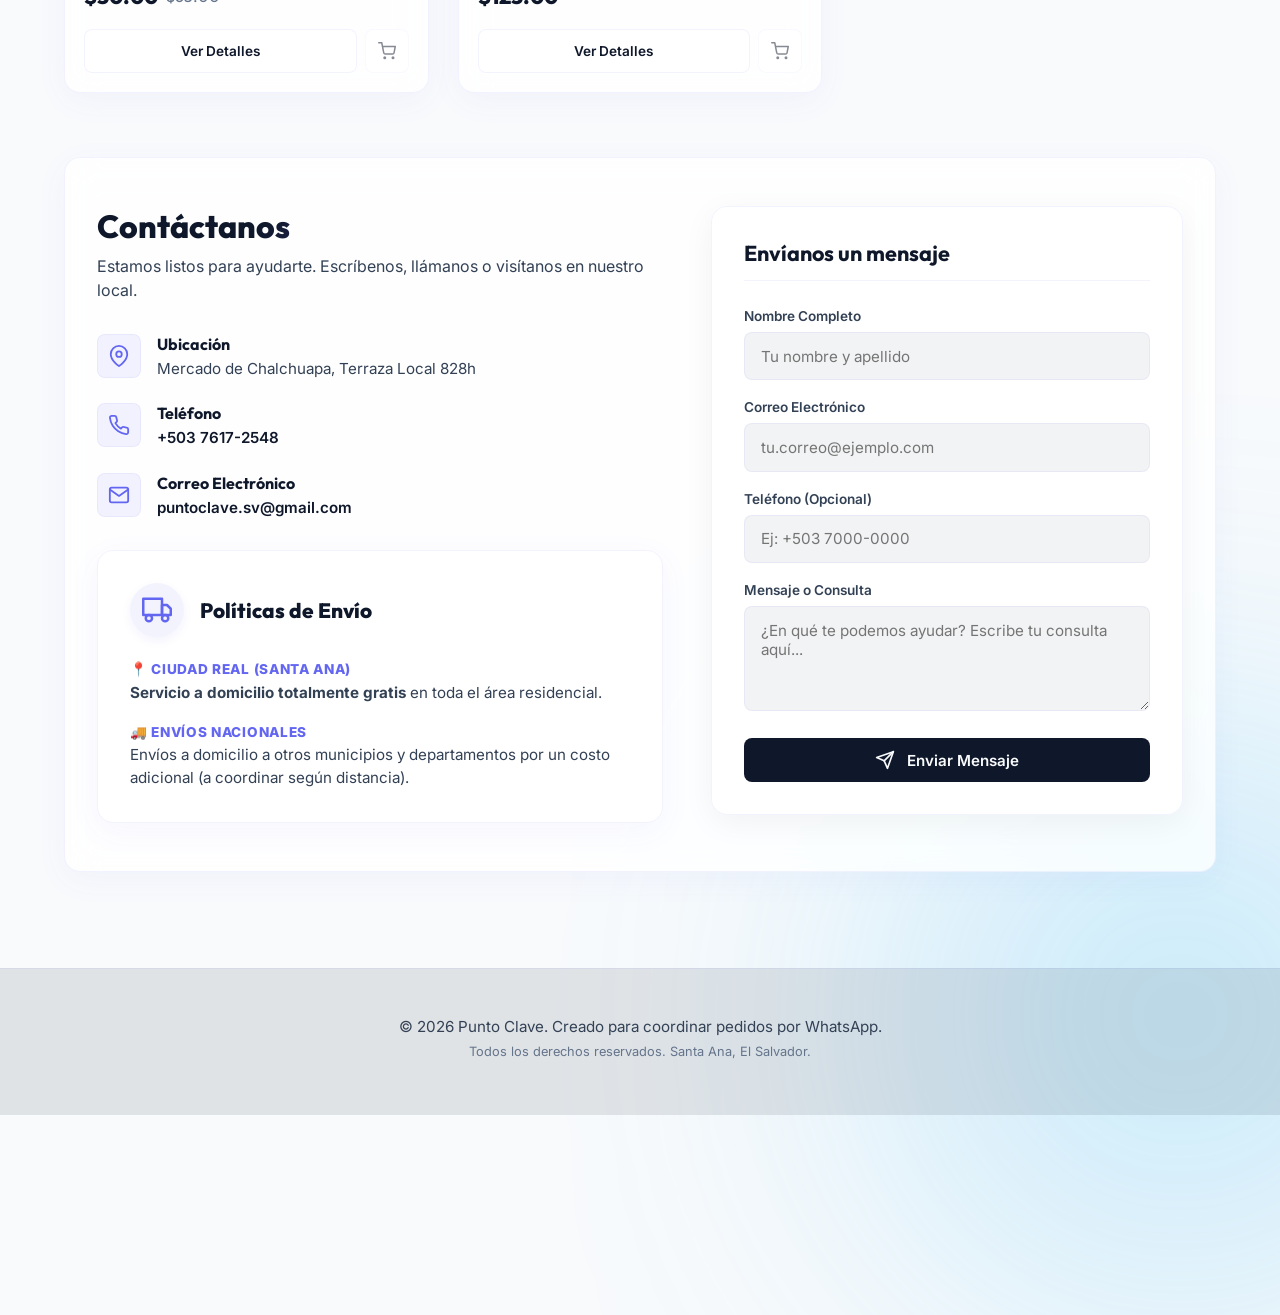
==== commit 6122555c: "Hacer que el logo del encabezado sea cliqueable y redirija a la pagina principal" ====
--- a/index.html
+++ b/index.html
@@ -4,6 +4,15 @@
     <meta charset="UTF-8">
     <meta name="viewport" content="width=device-width, initial-scale=1.0">
     <meta name="description" content="Catálogo online de productos en Punto Clave. Compra fácil y rápido coordinando directamente por WhatsApp.">
+    
+    <!-- Google tag (gtag.js) - Google Analytics -->
+    <script async src="https://www.googletagmanager.com/gtag/js?id=G-74MZCMBGYY"></script>
+    <script>
+      window.dataLayer = window.dataLayer || [];
+      function gtag(){dataLayer.push(arguments);}
+      gtag('js', new Date());
+      gtag('config', 'G-74MZCMBGYY');
+    </script>
     
     <!-- Open Graph / Meta Tags para compartir en WhatsApp y Redes Sociales -->
     <meta property="og:type" content="website">
@@ -28,7 +37,7 @@
     <!-- Encabezado / Barra de Navegación -->
     <header class="main-header glass-effect">
         <div class="header-container">
-            <div class="logo-area">
+            <a href="./" class="logo-area">
                 <svg class="store-logo" viewBox="0 0 100 100" width="36" height="36" fill="none" xmlns="http://www.w3.org/2000/svg">
                     <defs>
                         <linearGradient id="purple-logo-grad" x1="0%" y1="0%" x2="100%" y2="100%">
@@ -52,7 +61,7 @@
                     <h1 id="store-title" class="store-name">Cargando...</h1>
                     <span class="store-subtitle">EL SALVADOR</span>
                 </div>
-            </div>
+            </a>
             
             <div class="header-actions">
                 <!-- Enlace de Contacto -->
--- a/style.css
+++ b/style.css
@@ -161,6 +161,9 @@
     display: flex;
     align-items: center;
     gap: 0.8rem;
+    text-decoration: none;
+    color: inherit;
+    cursor: pointer;
 }
 
 .store-logo {
@@ -1565,6 +1568,10 @@
 
 /* Responsividad para la sección de contacto */
 @media (max-width: 768px) {
+    body {
+        overflow-x: hidden;
+    }
+
     .contact-grid {
         grid-template-columns: 1fr;
         gap: 2rem;
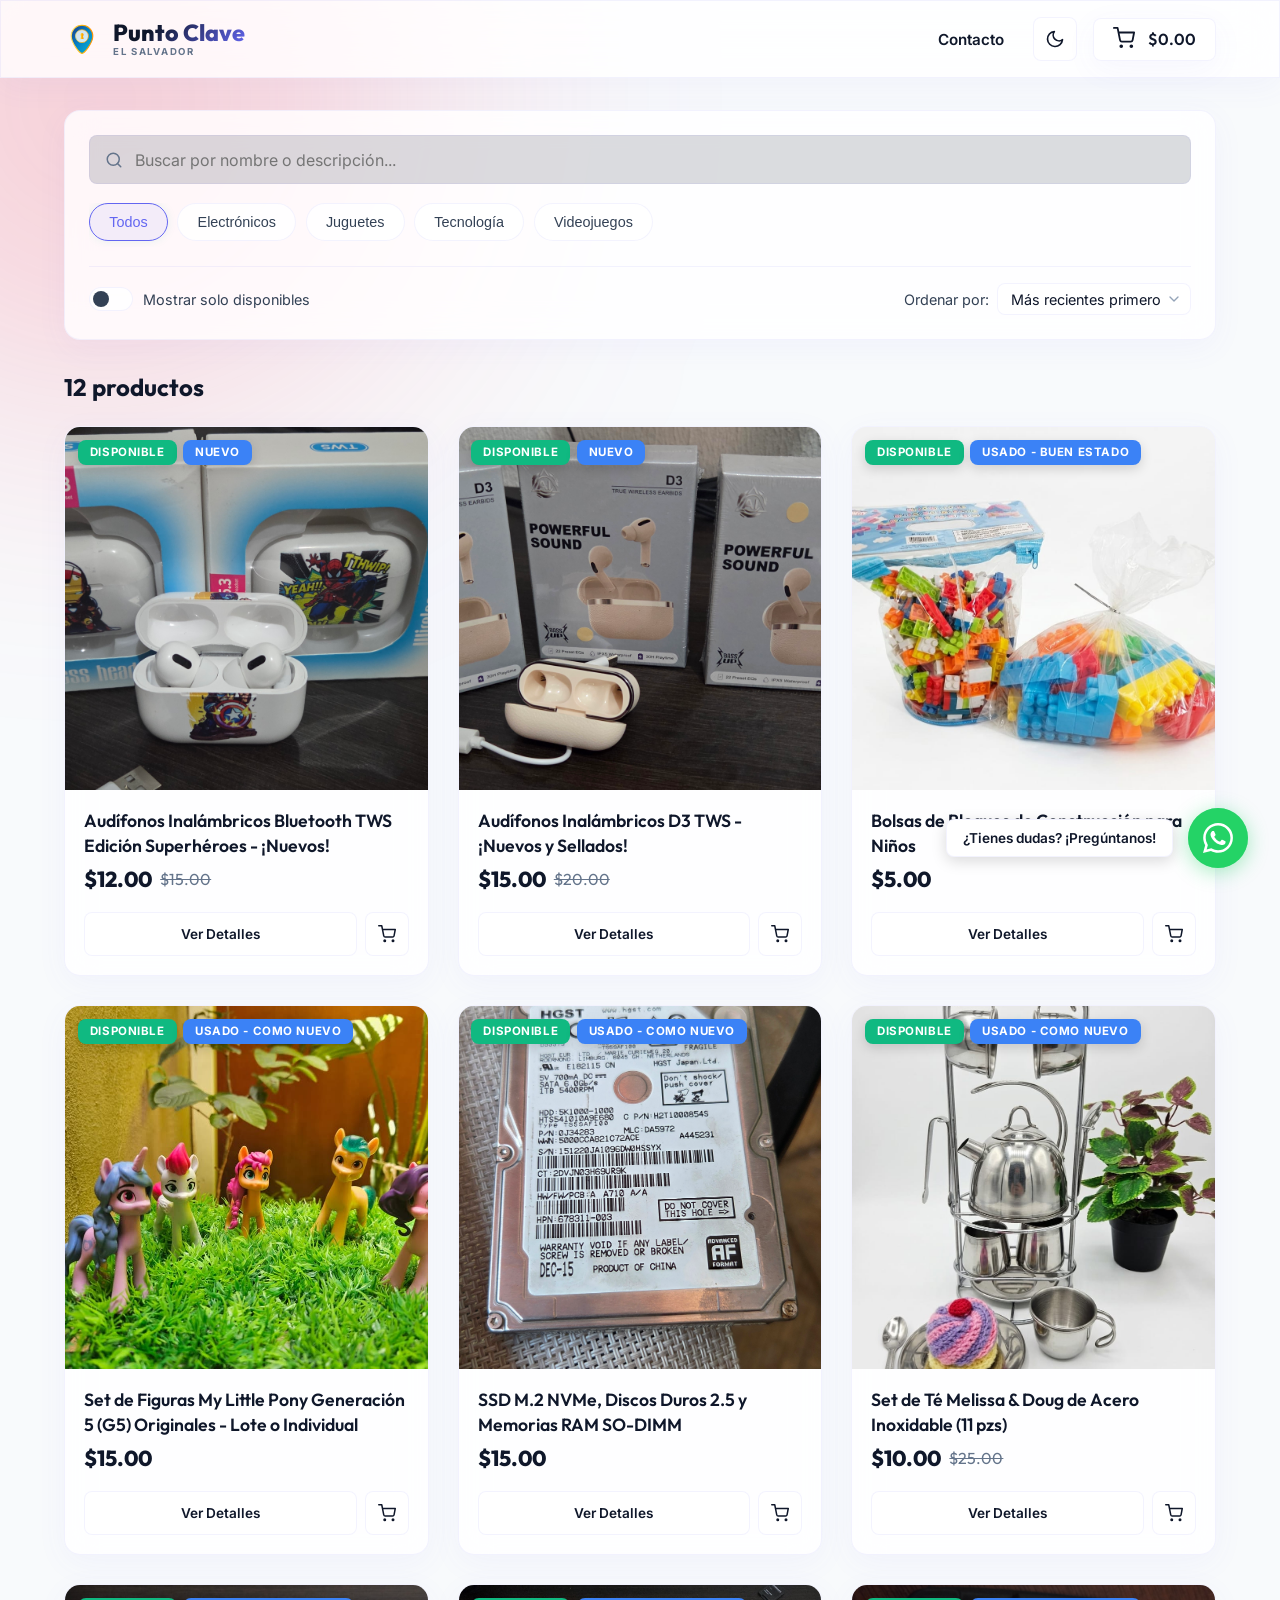
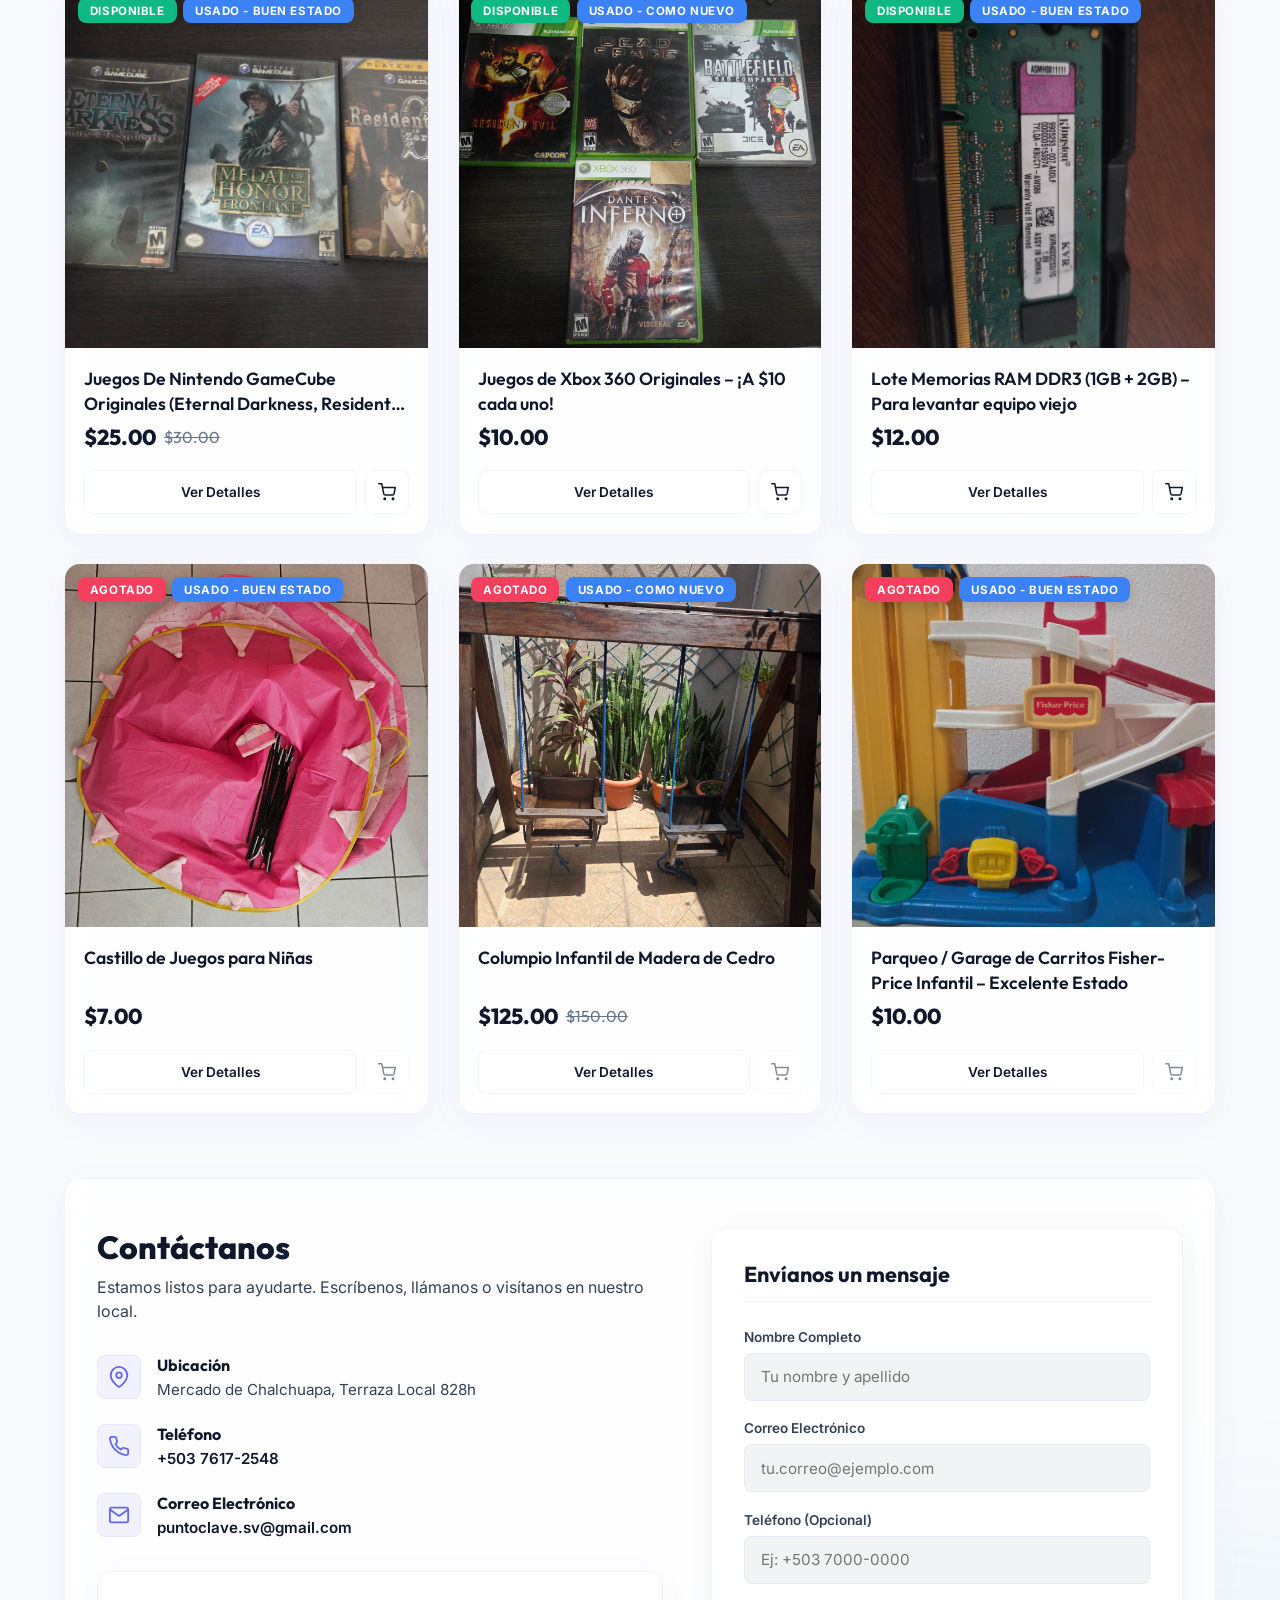
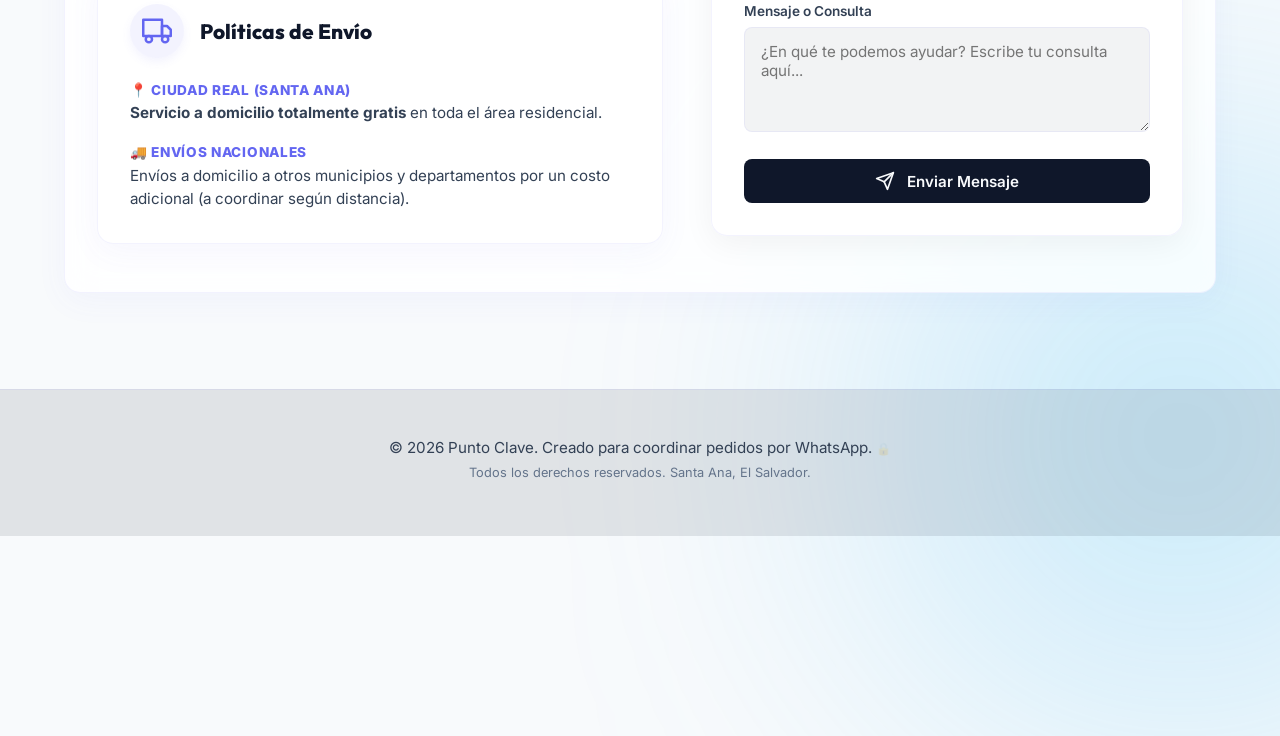
==== commit 0f1b9dba: "Modulo Administrador, nuevo logo hardware, favicon y control de visibilidad" ====
--- a/index.html
+++ b/index.html
@@ -3,7 +3,12 @@
 <head>
     <meta charset="UTF-8">
     <meta name="viewport" content="width=device-width, initial-scale=1.0">
-    <meta name="description" content="Catálogo online de productos en Punto Clave. Compra fácil y rápido coordinando directamente por WhatsApp.">
+    <meta name="description" content="Catálogo online de productos, hardware y componentes de computación en Punto Clave. Compra fácil y rápido coordinando directamente por WhatsApp.">
+    
+    <!-- Favicon para la pestaña del navegador (Logo Oficial Punto Clave) -->
+    <link rel="icon" type="image/svg+xml" href="favicon.svg">
+    <link rel="icon" type="image/png" href="favicon.png">
+    <link rel="apple-touch-icon" href="favicon.png">
     
     <!-- Google tag (gtag.js) - Google Analytics -->
     <script async src="https://www.googletagmanager.com/gtag/js?id=G-74MZCMBGYY"></script>
@@ -16,8 +21,8 @@
     
     <!-- Open Graph / Meta Tags para compartir en WhatsApp y Redes Sociales -->
     <meta property="og:type" content="website">
-    <meta property="og:title" content="Punto Clave - Tienda Online">
-    <meta property="og:description" content="Catálogo online de productos en Punto Clave. Compra fácil y rápido coordinando directamente por WhatsApp.">
+    <meta property="og:title" content="Punto Clave - Hardware & Tienda Online">
+    <meta property="og:description" content="Catálogo online de componentes de PC, repotenciación, tecnología y productos en Punto Clave.">
     <!-- Nota: WhatsApp requiere ruta absoluta una vez en internet -->
     <meta property="og:image" content="https://chavezvigil.github.io/punto-clave/thumbnail.png">
     
@@ -41,12 +46,12 @@
                 <svg class="store-logo" viewBox="0 0 100 100" width="36" height="36" fill="none" xmlns="http://www.w3.org/2000/svg">
                     <defs>
                         <linearGradient id="purple-logo-grad" x1="0%" y1="0%" x2="100%" y2="100%">
-                            <stop offset="0%" stop-color="#4e1b80" />
-                            <stop offset="50%" stop-color="#732599" />
-                            <stop offset="100%" stop-color="#9535bf" />
+                            <stop offset="0%" stop-color="#1e3a8a" />
+                            <stop offset="50%" stop-color="#0284c7" />
+                            <stop offset="100%" stop-color="#06b6d4" />
                         </linearGradient>
                         <linearGradient id="gold-logo-grad" x1="0%" y1="0%" x2="100%" y2="0%">
-                            <stop offset="0%" stop-color="#ffd54f" />
+                            <stop offset="0%" stop-color="#ffe066" />
                             <stop offset="50%" stop-color="#ffb300" />
                             <stop offset="100%" stop-color="#ff8f00" />
                         </linearGradient>
@@ -342,7 +347,7 @@
 
     <!-- Footer -->
     <footer class="main-footer">
-        <p>&copy; <span id="footer-year"></span> <span id="footer-store-name">Punto Clave</span>. Creado para coordinar pedidos por WhatsApp.</p>
+        <p>&copy; <span id="footer-year"></span> <span id="footer-store-name">Punto Clave</span>. Creado para coordinar pedidos por WhatsApp. <a href="admin.html" style="opacity: 0.15; font-size: 0.75rem; text-decoration: none; color: inherit;" title="Acceso Administrador">🔒</a></p>
         <p class="footer-meta">Todos los derechos reservados. Santa Ana, El Salvador.</p>
     </footer>
 
